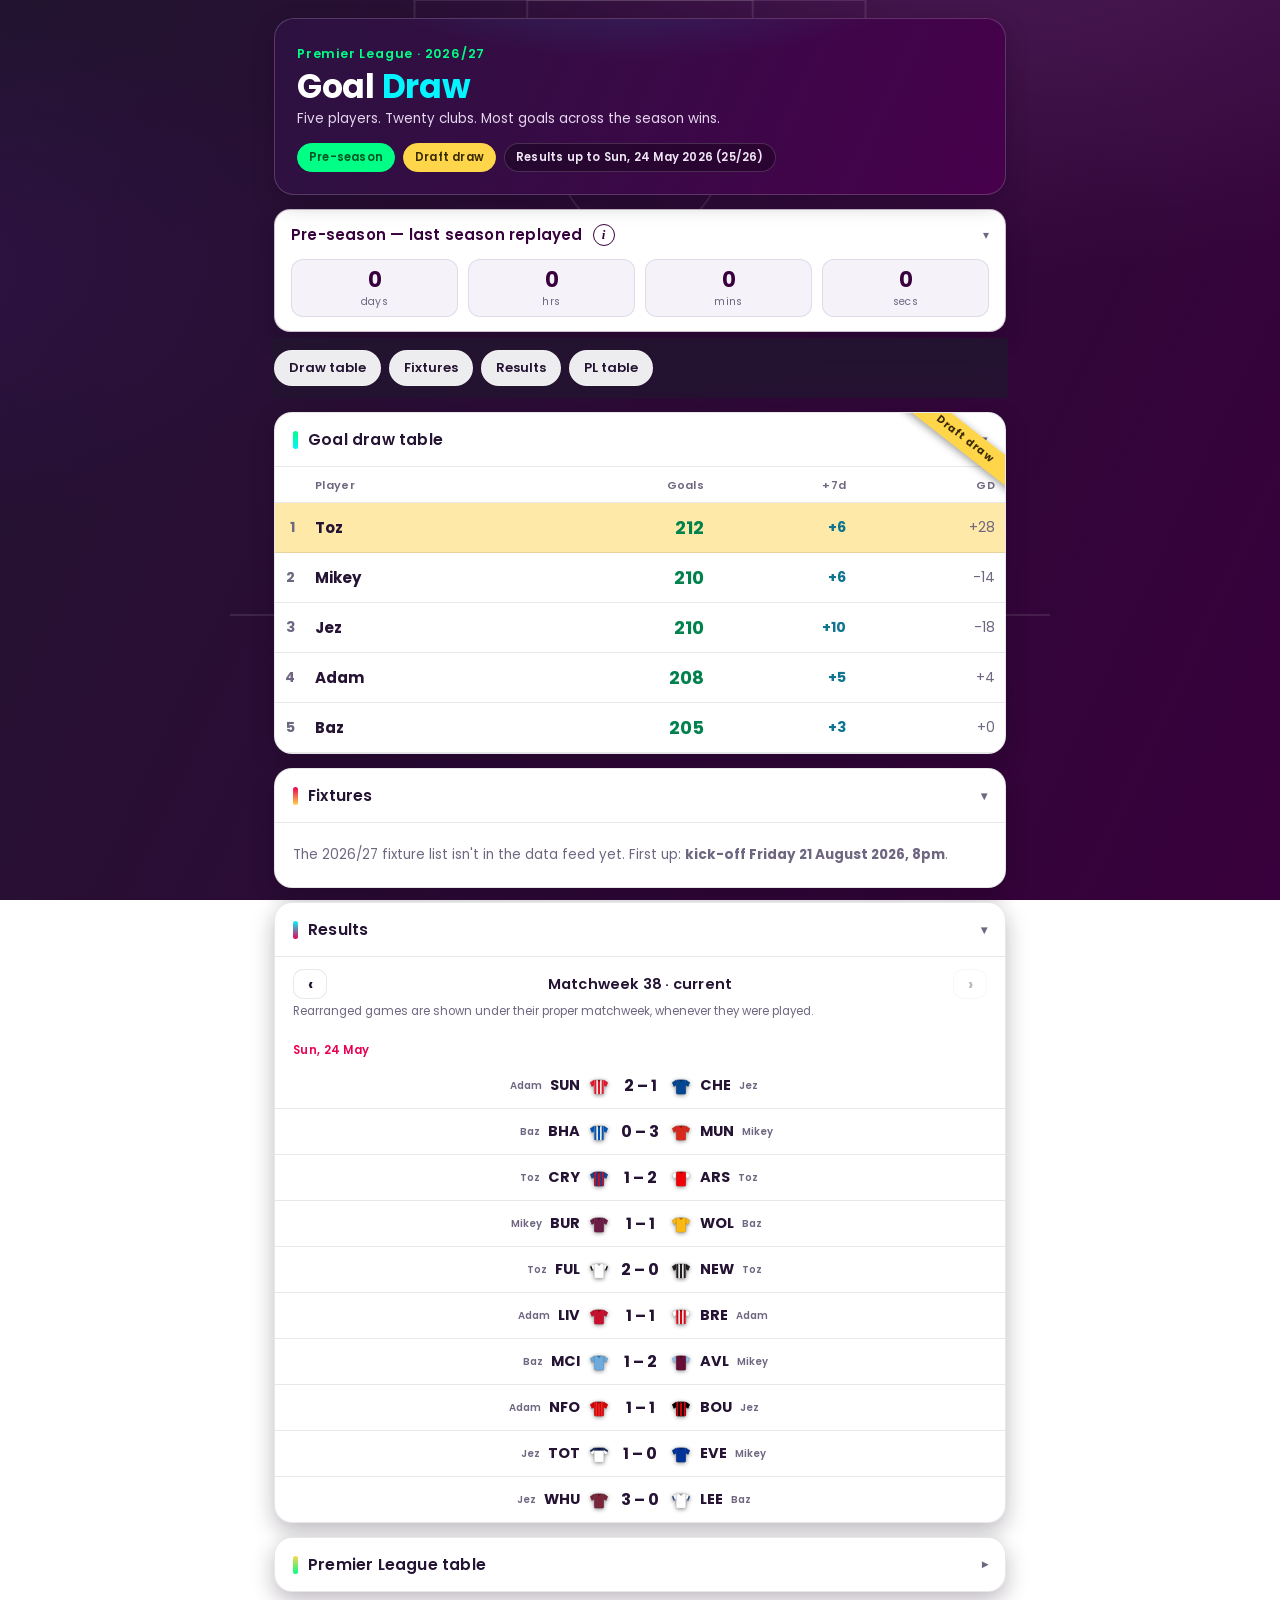
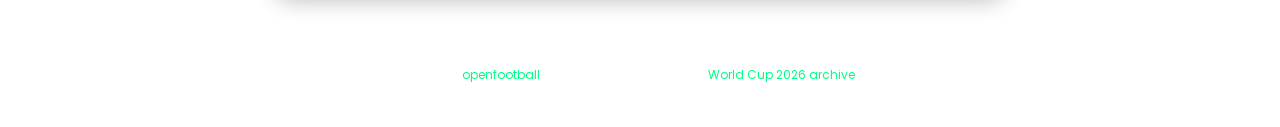
==== goal-draw/index.html @ 3a6a6564 "Goal Draw: make the background pitch markings visible on the purple The lines were already drawn at " ====
<!DOCTYPE html>
<html lang="en">
<head>
<meta charset="utf-8">
<meta name="viewport" content="width=device-width, initial-scale=1">
<title>Premier League Goal Draw 2026/27</title>
<link rel="icon" href="data:image/svg+xml,<svg xmlns='http://www.w3.org/2000/svg' viewBox='0 0 100 100'><text y='.9em' font-size='90'>⚽</text></svg>">
<link rel="preconnect" href="https://fonts.googleapis.com">
<link rel="preconnect" href="https://fonts.gstatic.com" crossorigin>
<link href="https://fonts.googleapis.com/css2?family=Poppins:wght@400;500;600;700&display=swap" rel="stylesheet">
<style>
  :root {
    --bg1: #221430; --bg2: #38003c; --card: #ffffff; --panel: #f6f2fa; --panel2: #efe9f6;
    --line: rgba(36,19,51,.10); --ink: #241333; --muted: #6f6781;
    --green: #00ff85; --emerald: #00814d; --teal: #0e7490; --purple: #38003c;
    --magenta: #e90052; --cyan: #04f5ff; --gold: #ffd54a; --goldrow: #ffe9a8; --redrow: #fde3e8;
    --shadow: 0 8px 22px rgba(20,0,30,.28);
  }
  * { box-sizing: border-box; }
  html, body { margin: 0; padding: 0; }
  body {
    font-family: "Poppins", -apple-system, "Segoe UI", Roboto, Helvetica, Arial, sans-serif;
    color: var(--ink);
    background: radial-gradient(1100px 600px at 80% -10%, #4b1a55 0%, transparent 60%),
                radial-gradient(900px 500px at -10% 30%, #2e1244 0%, transparent 55%),
                linear-gradient(115deg, var(--bg1) 0%, var(--bg2) 100%);
    background-attachment: fixed;
    min-height: 100vh;
  }
  /* faint pitch markings */
  body::before {
    content: ""; position: fixed; inset: 0; pointer-events: none; z-index: 0;
    background-image: url("data:image/svg+xml;utf8,<svg xmlns='http://www.w3.org/2000/svg' viewBox='0 0 800 1200'><g fill='none' stroke='white' stroke-opacity='0.10' stroke-width='2'><circle cx='400' cy='600' r='130'/><line x1='0' y1='600' x2='800' y2='600'/><circle cx='400' cy='600' r='4' fill='white' fill-opacity='0.10'/><rect x='180' y='0' width='440' height='150'/><rect x='290' y='0' width='220' height='60'/><path d='M320 150 A80 80 0 0 0 480 150'/><rect x='180' y='1050' width='440' height='150'/><rect x='290' y='1140' width='220' height='60'/><path d='M320 1050 A80 80 0 0 1 480 1050'/></g></svg>");
    background-size: min(100vw, 820px) auto; background-position: top center; background-repeat: repeat-y;
  }
  .wrap { position: relative; z-index: 1; max-width: 760px; margin: 0 auto; padding: 18px 14px 40px; }

  header.hero { position: relative; border-radius: 20px; overflow: hidden; padding: 26px 22px 22px;
    color: #fff; background: linear-gradient(115deg, #2c1240 0%, #47004c 100%);
    border: 1px solid rgba(255,255,255,.18); box-shadow: var(--shadow); }
  header.hero::after { content: ""; position: absolute; inset: 0;
    background: radial-gradient(500px 210px at 50% -60%, rgba(4,245,255,.22), transparent 70%); pointer-events: none; }
  .hero .comp { font-size: 12.5px; font-weight: 600; letter-spacing: .8px; color: var(--green); }
  .hero h1 { margin: 6px 0 4px; font-weight: 700;
    font-size: 33px; line-height: 1.1; letter-spacing: -.3px; }
  .hero h1 .thin { color: var(--cyan); }
  .hero .sub { color: #e5d5ee; font-size: 13.5px; }
  .pillrow { display: flex; flex-wrap: wrap; gap: 8px; margin-top: 14px; position: relative; z-index: 1; }
  .pill { font-size: 11.5px; font-weight: 600; letter-spacing: .2px;
    background: rgba(0,0,0,.30); border: 1px solid rgba(255,255,255,.16); color: #efe6f5;
    padding: 5px 11px; border-radius: 999px; }
  .pill.green { color: #052; background: var(--green); border-color: var(--green); }
  .pill.draft { color: #3a2a00; background: var(--gold); border-color: var(--gold); }

  .banner { margin-top: 14px; border-radius: 16px; border: 1px solid rgba(56,0,60,.25);
    background: var(--card); box-shadow: var(--shadow); overflow: hidden; }
  .bhead { display: flex; align-items: center; gap: 10px; padding: 13px 16px; cursor: pointer; user-select: none; }
  .banner .bt { font-weight: 600; font-size: 15px; letter-spacing: .2px; color: var(--purple); }
  .ibtn { width: 22px; height: 22px; border-radius: 50%; border: 1.5px solid var(--purple); color: var(--purple);
    background: none; font-family: Georgia, serif; font-style: italic; font-weight: 700; font-size: 13px;
    line-height: 1; cursor: pointer; flex: 0 0 auto; }
  .ibtn:hover { background: var(--panel); }
  .banner .h2chev { margin-left: auto; }
  .banner.collapsed .bbody { display: none; }
  .banner.collapsed .h2chev { transform: rotate(-90deg); }
  .bbody { padding: 0 16px 14px; }
  .banner .bx { font-size: 13px; color: var(--muted); margin: 2px 0 10px; line-height: 1.45; }
  .banner .bx b { color: var(--ink); }
  .count { display: flex; gap: 10px; }
  .cunit { flex: 1; text-align: center; background: var(--panel); border: 1px solid var(--line);
    border-radius: 12px; padding: 8px 4px 6px; }
  .cunit .n { font-weight: 700; font-size: 21px; color: var(--purple); line-height: 1.1; }
  .cunit .l { font-size: 10.5px; letter-spacing: .4px; color: var(--muted); margin-top: 3px; }

  nav.tabs { position: sticky; top: 0; z-index: 30; display: flex; gap: 8px; overflow-x: auto;
    padding: 12px 2px; margin: 6px -2px 8px; backdrop-filter: blur(8px);
    background: linear-gradient(rgba(34,20,48,.92), rgba(34,20,48,.78)); -webkit-overflow-scrolling: touch; }
  nav.tabs::-webkit-scrollbar { display: none; }
  .tab { flex: 0 0 auto; border: 1px solid rgba(255,255,255,.25); background: rgba(255,255,255,.92); color: var(--ink);
    border-radius: 999px; padding: 7px 14px; font: inherit; font-size: 13px; font-weight: 600; cursor: pointer; text-decoration: none; }
  .tab:hover { background: #fff; }

  section.card { position: relative; background: var(--card); border: 1px solid var(--line);
    border-radius: 18px; box-shadow: var(--shadow); overflow: hidden; margin-top: 14px; }
  section.card h2 { margin: 0; padding: 15px 18px;
    font-size: 15.5px; font-weight: 600; letter-spacing: .2px;
    display: flex; align-items: center; gap: 10px; cursor: pointer; user-select: none; }
  section.card h2::before { content: ""; width: 5px; height: 18px; border-radius: 3px;
    background: linear-gradient(var(--green), var(--cyan)); }
  #fx-card h2::before { background: linear-gradient(var(--magenta), var(--gold)); }
  #results-card h2::before { background: linear-gradient(var(--cyan), var(--magenta)); }
  #pltable-card h2::before { background: linear-gradient(var(--gold), var(--green)); }
  .h2chev { margin-left: auto; font-size: 12px; color: var(--muted); transition: transform .18s; }
  .collapsed .h2chev { transform: rotate(-90deg); }
  .cardbody { border-top: 1px solid var(--line); }
  .collapsed .cardbody { display: none; }
  .empty { padding: 22px 18px; color: var(--muted); font-size: 13.5px; }
  .err { padding: 22px 18px; color: #b00040; font-size: 13.5px; }

  .ribbon { position: absolute; top: 14px; right: -34px; transform: rotate(38deg); z-index: 5;
    background: var(--gold); color: #3a2a00; font-size: 10.5px; font-weight: 700; letter-spacing: .4px;
    padding: 4px 40px; box-shadow: 0 2px 8px rgba(0,0,0,.4); pointer-events: none; }

  table.t { width: 100%; border-collapse: collapse; font-size: 14px; }
  .t th { font-size: 11px; letter-spacing: .3px; color: var(--muted);
    text-align: right; padding: 10px 10px 8px; border-bottom: 1px solid var(--line); font-weight: 600; }
  .t th.l, .t td.l { text-align: left; }
  .t td { padding: 11px 10px; border-bottom: 1px solid var(--line); text-align: right;
    font-variant-numeric: tabular-nums; }
  .t tr:last-child td { border-bottom: 0; }
  .t .pos { width: 30px; color: var(--muted); font-weight: 700; }
  .t .pname { font-weight: 700; font-size: 15px; }
  .t .big { font-weight: 700; font-size: 18px; color: var(--emerald); }
  .t .plus { color: var(--teal); font-weight: 700; }
  .t .gd { color: var(--muted); }
  .prow { cursor: pointer; transition: background .12s; }
  .prow:hover { background: var(--panel2); }
  .prow.lead td, .plt .champ td { background: var(--goldrow); }
  .plt .releg td { background: var(--redrow); }

  .pdetail td { padding: 0 !important; background: rgba(56,0,60,.04); }
  .teamgrid { display: grid; grid-template-columns: 1fr 1fr; gap: 8px; padding: 12px 14px; }
  .tmini { display: flex; align-items: center; gap: 9px; background: var(--panel); border: 1px solid var(--line);
    border-radius: 12px; padding: 8px 10px; font-size: 13px; }
  .tmini.standin { background: #fff6da; border-color: #e2bd4d; }
  .tmini .tn { font-weight: 600; line-height: 1.15; }
  .tmini .ts { margin-left: auto; text-align: right; font-variant-numeric: tabular-nums; }
  .tmini .ts .g { font-weight: 700; font-size: 16px; color: var(--emerald); }
  .tmini .ts .s { display: block; font-size: 10.5px; color: var(--muted); }
  .standin-note { font-size: 11px; color: #a2790d; display: block; margin-top: 1px; }
  .tiebreak { padding: 0 14px 12px; font-size: 11.5px; color: var(--muted); }
  .tiebreak b { color: var(--ink); }

  .shirt { width: 26px; height: 26px; flex: 0 0 auto; filter: drop-shadow(0 1px 2px rgba(0,0,0,.45)); }
  .fx .shirt { width: 22px; height: 22px; }

  .dayhead { padding: 12px 18px 4px; font-size: 11.5px; font-weight: 600;
    letter-spacing: .3px; color: var(--magenta); }
  .fx { display: grid; grid-template-columns: 1fr auto 1fr; align-items: center; gap: 8px;
    padding: 10px 18px; border-bottom: 1px solid var(--line); font-size: 14.5px; }
  .fx:last-child { border-bottom: 0; }
  .fx .home { display: flex; align-items: center; gap: 8px; justify-content: flex-end; font-weight: 700; }
  .fx .away { display: flex; align-items: center; gap: 8px; font-weight: 700; }
  .fx .mid { color: var(--muted); font-size: 12px; min-width: 44px; text-align: center; }
  .fx .mid.score { font-size: 16px; font-weight: 700; color: var(--ink); }
  .fx .own { font-size: 10px; color: var(--muted); font-weight: 600; }

  .mwbar { display: flex; align-items: center; gap: 10px; padding: 12px 18px 2px; }
  .mwbtn { border: 1px solid var(--line); background: var(--card); color: var(--ink); border-radius: 10px;
    width: 34px; height: 30px; font: inherit; font-weight: 700; cursor: pointer; }
  .mwbtn:hover:not(:disabled) { background: var(--panel); }
  .mwbtn:disabled { opacity: .3; cursor: default; }
  .mwsel { flex: 1; text-align: center; font-weight: 600; font-size: 14.5px; letter-spacing: .2px; }
  .mwnote { padding: 2px 18px 10px; font-size: 11.5px; color: var(--muted); }

  #pltable { overflow-x: auto; -webkit-overflow-scrolling: touch; }
  .plt { min-width: 520px; }
  .plt th, .plt td { text-align: center; }
  .plt td.chipcell { width: 34px; padding-right: 2px; }
  .plt td.chipcell .shirt { display: block; margin: 0 auto; }
  .plt td.club { font-weight: 600; }
  .plt td.ownercell { width: 62px; }
  .plt .pts { font-weight: 700; }
  .ownertag { font-size: 10px; font-weight: 600; letter-spacing: .2px;
    color: var(--purple); background: var(--panel2); border-radius: 6px; padding: 2px 7px; }

  footer { margin-top: 26px; text-align: center; color: rgba(255,255,255,.78); font-size: 12px; line-height: 1.9; }
  footer a { color: var(--green); text-decoration: none; }
  footer a:hover { text-decoration: underline; }

  @media (max-width: 460px) {
    .hero h1 { font-size: 27px; }
    .teamgrid { grid-template-columns: 1fr; }
    .fx { font-size: 13.5px; padding: 10px 12px; }
    .plt th, .plt td { padding: 9px 6px; font-size: 13px; }
  }
</style>
</head>
<body>
<div class="wrap">
  <header class="hero">
    <div class="comp">Premier League · 2026/27</div>
    <h1>Goal <span class="thin">Draw</span></h1>
    <div class="sub">Five players. Twenty clubs. Most goals across the season wins.</div>
    <div class="pillrow" id="pills"></div>
  </header>

  <div id="banner"></div>

  <nav class="tabs" id="tabs">
    <a class="tab" href="#draw-card">Draw table</a>
    <a class="tab" href="#fx-card">Fixtures</a>
    <a class="tab" href="#results-card">Results</a>
    <a class="tab" href="#pltable-card">PL table</a>
  </nav>

  <section class="card" id="draw-card">
    <h2 id="draw-h">Goal draw table<span class="h2chev">▾</span></h2>
    <div class="cardbody" id="draw"><div class="empty">Loading…</div></div>
  </section>

  <section class="card" id="fx-card">
    <h2 id="fx-h">Fixtures<span class="h2chev">▾</span></h2>
    <div class="cardbody" id="fixtures"><div class="empty">Loading…</div></div>
  </section>

  <section class="card" id="results-card">
    <h2 id="results-h">Results<span class="h2chev">▾</span></h2>
    <div class="cardbody" id="results"><div class="empty">Loading…</div></div>
  </section>

  <section class="card collapsed" id="pltable-card">
    <h2 id="pltable-h">Premier League table<span class="h2chev">▾</span></h2>
    <div class="cardbody" id="pltable"><div class="empty">Loading…</div></div>
  </section>

  <footer>
    <div>Goals counted from the scoreline — own goals count for the team they're credited to. All 380 matches.</div>
    <div>Tie-breaks: goals → goal difference → highest-scoring team → owns the champions → best avg league position.</div>
    <div>Data: <a href="https://github.com/openfootball/football.json" target="_blank" rel="noopener">openfootball</a> (updated roughly weekly) · <a href="../worldcup-2026/">World Cup 2026 archive</a></div>
  </footer>
</div>

<script>
"use strict";
const SEASON_URL = "https://raw.githubusercontent.com/openfootball/football.json/master/2026-27/en.1.json";
const REPLAY_URL = "./data/replay-2025-26.json";
const bust = "?v=" + Math.floor(Date.now() / 60000);
const opts = { cache: "no-store" };
const esc = s => String(s).replace(/[&<>"']/g, c => ({ "&": "&amp;", "<": "&lt;", ">": "&gt;", '"': "&quot;", "'": "&#39;" }[c]));

let CFG = null;

/* ---------- team name matching ---------- */
function norm(name) {
  return String(name).toLowerCase().replace(/&/g, "and")
    .replace(/\b(fc|afc)\b/g, "").replace(/[^a-z ]/g, "").replace(/\s+/g, " ").trim();
}
function buildNameIndex() {
  const idx = {};
  for (const [abbr, t] of Object.entries(CFG.teams)) idx[norm(t.name)] = abbr;
  // common short forms openfootball has used
  idx[norm("Wolverhampton")] = idx[norm("Wolverhampton Wanderers")];
  idx[norm("Brighton and Hove Albion")] = "BHA";
  return idx;
}

/* ---------- kit chips ---------- */
function shirtSVG(kit) {
  const k = kit || { style: "plain", body: "#888" };
  const body = k.body, sleeves = k.sleeves || k.body;
  let torso = `<rect x="9" y="7" width="14" height="21" rx="2" fill="${body}"/>`;
  if (k.style === "stripes") {
    torso = `<rect x="9" y="7" width="14" height="21" rx="2" fill="${k.body2}"/>
      <clipPath id="c${chipId}"><rect x="9" y="7" width="14" height="21" rx="2"/></clipPath>
      <g clip-path="url(#c${chipId})">
        <rect x="9" y="7" width="3" height="21" fill="${body}"/>
        <rect x="14.5" y="7" width="3" height="21" fill="${body}"/>
        <rect x="20" y="7" width="3" height="21" fill="${body}"/></g>`;
  } else if (k.style === "pinstripe") {
    torso += `<g stroke="${k.pin}" stroke-width="0.5" opacity="0.7">
      <line x1="12" y1="7" x2="12" y2="28"/><line x1="16" y1="7" x2="16" y2="28"/><line x1="20" y1="7" x2="20" y2="28"/></g>`;
  } else if (k.style === "shoulders") {
    torso += `<path d="M9 7 h14 v4 h-14 z" fill="${k.shoulders}"/>`;
  }
  let arms = `<path d="M9 7 L3 11 L5.5 17 L9 15 Z" fill="${sleeves}"/>
              <path d="M23 7 L29 11 L26.5 17 L23 15 Z" fill="${sleeves}"/>`;
  if (k.style === "shoulders") {
    arms += `<path d="M9 7 L3 11 L3.9 13.2 L9 9.8 Z" fill="${k.shoulders}"/>
             <path d="M23 7 L29 11 L28.1 13.2 L23 9.8 Z" fill="${k.shoulders}"/>`;
  }
  if (k.style === "sleeve-trim") {
    arms += `<path d="M3 11 L5.5 17 L7.2 16 L4.7 10 Z" fill="${k.trim}"/>
             <path d="M29 11 L26.5 17 L24.8 16 L27.3 10 Z" fill="${k.trim}"/>`;
  }
  const collar = `<path d="M13 7 h6 l-3 3.5 z" fill="rgba(0,0,0,.35)"/>`;
  chipId++;
  return `<svg class="shirt" viewBox="0 0 32 32" aria-hidden="true">
    <g stroke="rgba(0,0,0,.28)" stroke-width="0.6">${arms}${torso}</g>${collar}</svg>`;
}
let chipId = 0;
const chip = abbr => shirtSVG((CFG.teams[abbr] || {}).kit);

/* ---------- data loading ---------- */
async function fetchJSON(url) {
  try { const r = await fetch(url + bust, opts); if (r.ok) return await r.json(); } catch (e) {}
  return null;
}
function playedCount(src) {
  return (src && src.matches || []).filter(m => scoreOf(m)).length;
}
function scoreOf(m) {
  if (!m.score) return null;
  if (Array.isArray(m.score)) return m.score.length === 2 ? m.score : null;
  if (Array.isArray(m.score.ft)) return m.score.ft;
  return null;
}

/* ---------- core computation ---------- */
function computeStats(src, assignment, nameIdx) {
  // assignment: abbr -> owner (already stand-in-substituted for replay mode)
  const teams = {};   // abbr -> stats
  const owned = new Set(Object.keys(assignment));
  const matches = [];
  const unknown = new Set();
  for (const m of src.matches || []) {
    const a1 = nameIdx[norm(m.team1)], a2 = nameIdx[norm(m.team2)];
    if (!a1) unknown.add(m.team1);
    if (!a2) unknown.add(m.team2);
    const sc = scoreOf(m);
    const round = parseInt(String(m.round || "").replace(/\D+/g, ""), 10) || null;
    matches.push({ ...m, a1, a2, sc, mw: round });
    for (const [a, mine, opp] of [[a1, 0, 1], [a2, 1, 0]]) {
      if (!a) continue;
      teams[a] = teams[a] || { abbr: a, P: 0, W: 0, D: 0, L: 0, GF: 0, GA: 0, Pts: 0, recent: 0 };
      if (!sc) continue;
      const t = teams[a];
      t.P++; t.GF += sc[mine]; t.GA += sc[opp];
      if (sc[mine] > sc[opp]) { t.W++; t.Pts += 3; }
      else if (sc[mine] === sc[opp]) { t.D++; t.Pts += 1; }
      else t.L++;
    }
  }
  const playedDates = matches.filter(m => m.sc).map(m => m.date).sort();
  const lastDate = playedDates[playedDates.length - 1] || null;
  // goals in the rolling 7 days up to the latest result
  if (lastDate) {
    const anchor = new Date(lastDate + "T23:59:59Z");
    const cutoff = new Date(anchor.getTime() - 7 * 86400000);
    for (const m of matches) {
      if (!m.sc) continue;
      const d = new Date(m.date + "T12:00:00Z");
      if (d >= cutoff && d <= anchor) {
        if (m.a1 && teams[m.a1]) teams[m.a1].recent += m.sc[0];
        if (m.a2 && teams[m.a2]) teams[m.a2].recent += m.sc[1];
      }
    }
  }
  // PL table
  const table = Object.values(teams).sort((x, y) =>
    y.Pts - x.Pts || (y.GF - y.GA) - (x.GF - x.GA) || y.GF - x.GF ||
    CFG.teams[x.abbr].name.localeCompare(CFG.teams[y.abbr].name));
  table.forEach((t, i) => t.pos = i + 1);
  const leader = table.length && table[0].P > 0 ? table[0].abbr : null;

  // players
  const players = Object.entries(CFG.players).map(([name, picks]) => {
    const held = picks.map(p => assignment._map[p] || p); // effective abbrs
    const rows = picks.map((pick, i) => {
      const eff = held[i];
      const st = teams[eff] || { P: 0, GF: 0, GA: 0, recent: 0, pos: null };
      return { pick, eff, standin: eff !== pick, st };
    });
    const goals = rows.reduce((s, r) => s + r.st.GF, 0);
    const ga = rows.reduce((s, r) => s + r.st.GA, 0);
    const recent = rows.reduce((s, r) => s + r.st.recent, 0);
    const best = Math.max(...rows.map(r => r.st.GF), 0);
    const hasChamp = leader ? rows.some(r => r.eff === leader) : false;
    const positions = rows.map(r => r.st.pos).filter(p => p);
    const avgPos = positions.length ? positions.reduce((a, b) => a + b, 0) / positions.length : 99;
    return { name, rows, goals, gd: goals - ga, recent, best, hasChamp, avgPos };
  });
  players.sort((x, y) => y.goals - x.goals || y.gd - x.gd || y.best - x.best ||
    (y.hasChamp - x.hasChamp) || x.avgPos - y.avgPos || x.name.localeCompare(y.name));
  // shared positions on full ladder tie
  const keyOf = p => [p.goals, p.gd, p.best, p.hasChamp, p.avgPos.toFixed(2)].join("|");
  players.forEach((p, i) => {
    p.pos = (i > 0 && keyOf(p) === keyOf(players[i - 1])) ? players[i - 1].pos : i + 1;
  });
  return { teams, matches, table, leader, players, lastDate, unknown: [...unknown] };
}

/* ---------- rendering ---------- */
const fmtDay = iso => new Date(iso + "T12:00:00Z").toLocaleDateString("en-GB",
  { weekday: "short", day: "numeric", month: "short", timeZone: "UTC" });

function ownerOf(abbr, assignment) { return assignment[abbr] || null; }

function renderPills(mode, S) {
  const el = document.getElementById("pills");
  const bits = [];
  bits.push(`<span class="pill green">${mode === "replay" ? "Pre-season" : "Season live"}</span>`);
  if (CFG.status !== "FINAL") bits.push(`<span class="pill draft">Draft draw</span>`);
  if (S.lastDate) bits.push(`<span class="pill">Results up to ${fmtDay(S.lastDate)}${mode === "replay" ? " 2026 (25/26)" : ""}</span>`);
  el.innerHTML = bits.join("");
}

function renderBanner(mode) {
  const el = document.getElementById("banner");
  if (mode !== "replay") { el.innerHTML = ""; return; }
  el.innerHTML = `<div class="banner" id="presz">
    <div class="bhead" id="presz-h">
      <span class="bt">Pre-season — last season replayed</span>
      <button class="ibtn" id="presz-i" aria-label="What does this mean?" title="What does this mean?">i</button>
      <span class="h2chev">▾</span>
    </div>
    <div class="bbody">
      <div class="bx" id="presz-x" hidden>This is <b>how the draw would have panned out in 2025/26</b>, for bragging
        rights only. Promoted clubs hadn't come up yet, so their slot is filled by the relegated club they replaced —
        <b style="color:#a2790d">highlighted in yellow</b>. Everyone resets to zero at kick-off.</div>
      <div class="count" id="count"></div>
    </div>
  </div>`;
  document.getElementById("presz-h").addEventListener("click", () =>
    document.getElementById("presz").classList.toggle("collapsed"));
  document.getElementById("presz-i").addEventListener("click", e => {
    e.stopPropagation();
    document.getElementById("presz").classList.remove("collapsed");
    const x = document.getElementById("presz-x"); x.hidden = !x.hidden;
  });
  const target = new Date(CFG.kickoff).getTime();
  const tick = () => {
    const d = Math.max(0, target - Date.now());
    const dd = Math.floor(d / 86400000), hh = Math.floor(d / 3600000) % 24,
          mm = Math.floor(d / 60000) % 60, ss = Math.floor(d / 1000) % 60;
    const c = document.getElementById("count");
    if (c) c.innerHTML = [[dd, "days"], [hh, "hrs"], [mm, "mins"], [ss, "secs"]]
      .map(([n, l]) => `<div class="cunit"><div class="n">${n}</div><div class="l">${l}</div></div>`).join("");
  };
  tick(); setInterval(tick, 1000);
}

function renderDraw(S, assignment, mode) {
  const el = document.getElementById("draw");
  const card = document.getElementById("draw-card");
  if (CFG.status !== "FINAL" && !card.querySelector(".ribbon")) {
    card.insertAdjacentHTML("afterbegin", `<div class="ribbon">Draft draw</div>`);
  }
  const seasonOver = mode !== "replay" && S.matches.length > 0 && S.matches.every(m => m.sc);
  const rows = S.players.map((p, i) => {
    const lead = p.pos === 1 && p.goals > 0;
    const teamCells = p.rows.map(r => {
      const t = CFG.teams[r.eff] || { name: r.eff };
      const real = CFG.teams[r.pick] || { name: r.pick };
      const note = r.standin ? `<span class="standin-note">→ replaced by ${esc(real.name)} when the season starts</span>` : "";
      const pos = r.st.pos ? `${r.st.pos}${["st","nd","rd"][((r.st.pos+90)%100-10)%10-1] || "th"}` : "—";
      return `<div class="tmini${r.standin ? " standin" : ""}">${chip(r.eff)}
        <span class="tn">${esc(t.name)}${note}</span>
        <span class="ts"><span class="g">${r.st.GF}</span><span class="s">${pos} · GD ${r.st.GF - r.st.GA >= 0 ? "+" : ""}${r.st.GF - r.st.GA}</span></span></div>`;
    }).join("");
    return `<tr class="prow${lead ? " lead" : ""}" data-i="${i}">
        <td class="pos">${p.pos}</td>
        <td class="l pname">${esc(p.name)}</td>
        <td class="big">${p.goals}</td>
        <td class="plus">+${p.recent}</td>
        <td class="gd">${p.gd >= 0 ? "+" : ""}${p.gd}</td></tr>
      <tr class="pdetail" data-d="${i}" hidden><td colspan="5">
        <div class="teamgrid">${teamCells}</div>
        <div class="tiebreak">Tie-breaks — best team: <b>${p.best}</b> goals · has ${seasonOver ? "champions" : "current leader"}:
          <b>${p.hasChamp ? "yes" : "no"}</b> · avg league position: <b>${p.avgPos < 99 ? p.avgPos.toFixed(1) : "—"}</b></div>
      </td></tr>`;
  }).join("");
  el.innerHTML = `<table class="t">
    <thead><tr><th></th><th class="l">Player</th><th title="Total goals">Goals</th>
      <th title="Goals in the 7 days up to the latest results">+7d</th><th title="Goal difference across their teams">GD</th></tr></thead>
    <tbody>${rows}</tbody></table>`;
  el.querySelectorAll(".prow").forEach(tr => tr.addEventListener("click", () => {
    const d = el.querySelector(`[data-d="${tr.dataset.i}"]`);
    if (d) d.hidden = !d.hidden;
  }));
}

function fxRow(m, assignment, withScore) {
  const t1 = CFG.teams[m.a1], t2 = CFG.teams[m.a2];
  const o1 = ownerOf(m.a1, assignment), o2 = ownerOf(m.a2, assignment);
  const mid = withScore && m.sc ? `<span class="mid score">${m.sc[0]} – ${m.sc[1]}</span>`
    : `<span class="mid">${esc(m.time || "v")}</span>`;
  return `<div class="fx">
    <span class="home">${o1 ? `<span class="own">${esc(o1)}</span>` : ""}<span title="${t1 ? esc(t1.name) : esc(m.team1)}">${t1 ? m.a1 : esc(m.team1)}</span>${chip(m.a1)}</span>
    ${mid}
    <span class="away">${chip(m.a2)}<span title="${t2 ? esc(t2.name) : esc(m.team2)}">${t2 ? m.a2 : esc(m.team2)}</span>${o2 ? `<span class="own">${esc(o2)}</span>` : ""}</span>
  </div>`;
}

function renderFixtures(S, assignment, mode, seasonSrc) {
  const el = document.getElementById("fixtures");
  if (mode === "replay") {
    // if next season's fixture list is already published, show opening day
    if (seasonSrc && seasonSrc.matches && seasonSrc.matches.length) {
      const S2 = computeStats(seasonSrc, assignment._live, buildNameIndex());
      return renderFixtures(S2, assignment._live, "live", null, el);
    }
    el.innerHTML = `<div class="empty">The 2026/27 fixture list isn't in the data feed yet.
      First up: <b>kick-off Friday 21 August 2026, 8pm</b>.</div>`;
    return;
  }
  const upcoming = S.matches.filter(m => !m.sc && m.date).sort((a, b) => a.date.localeCompare(b.date) || String(a.time).localeCompare(String(b.time)));
  if (!upcoming.length) { el.innerHTML = `<div class="empty">No fixtures left — that's a wrap on the season.</div>`; return; }
  const today = new Date().toISOString().slice(0, 10);
  const nextDate = (upcoming.find(m => m.date >= today) || upcoming[0]).date;
  const day = upcoming.filter(m => m.date === nextDate);
  el.innerHTML = `<div class="dayhead">${fmtDay(nextDate)}</div>` + day.map(m => fxRow(m, assignment, false)).join("");
}

let MW = null;
function renderResults(S, assignment, mode) {
  const el = document.getElementById("results");
  const played = S.matches.filter(m => m.sc && m.mw);
  if (!played.length) { el.innerHTML = `<div class="empty">No results yet — check back after kick-off.</div>`; return; }
  const byMW = {};
  for (const m of played) (byMW[m.mw] = byMW[m.mw] || []).push(m);
  const mws = Object.keys(byMW).map(Number).sort((a, b) => a - b);
  // "where we actually are": the matchweek of the most recently played game
  const latest = played.reduce((a, b) => (a.date > b.date ? a : b));
  if (MW === null || !byMW[MW]) MW = latest.mw;
  const idx = mws.indexOf(MW);
  const list = byMW[MW].slice().sort((a, b) => a.date.localeCompare(b.date) || String(a.time).localeCompare(String(b.time)));
  const days = {};
  for (const m of list) (days[m.date] = days[m.date] || []).push(m);
  el.innerHTML = `
    <div class="mwbar">
      <button class="mwbtn" id="mwprev" ${idx <= 0 ? "disabled" : ""}>‹</button>
      <div class="mwsel">Matchweek ${MW}${MW === latest.mw ? " · current" : ""}</div>
      <button class="mwbtn" id="mwnext" ${idx >= mws.length - 1 ? "disabled" : ""}>›</button>
    </div>
    <div class="mwnote">Rearranged games are shown under their proper matchweek, whenever they were played.</div>
    ${Object.entries(days).map(([d, ms]) =>
      `<div class="dayhead">${fmtDay(d)}</div>` + ms.map(m => fxRow(m, assignment, true)).join("")).join("")}`;
  const go = d => { MW = mws[idx + d]; renderResults(S, assignment, mode); };
  const p = document.getElementById("mwprev"), n = document.getElementById("mwnext");
  if (p) p.addEventListener("click", () => go(-1));
  if (n) n.addEventListener("click", () => go(1));
}

function renderPLTable(S, assignment) {
  const el = document.getElementById("pltable");
  if (!S.table.length || S.table[0].P === 0) { el.innerHTML = `<div class="empty">Table appears once games have been played.</div>`; return; }
  const nTeams = S.table.length;
  el.innerHTML = `<table class="t plt">
    <thead><tr><th></th><th></th><th>Club</th><th>Owner</th><th>P</th><th>W</th><th>D</th><th>L</th><th>GD</th><th>GF</th><th>Pts</th></tr></thead>
    <tbody>${S.table.map(t => {
      const o = ownerOf(t.abbr, assignment);
      const cls = t.pos === 1 ? "champ" : (t.pos > nTeams - 3 ? "releg" : "");
      return `<tr class="${cls}"><td class="pos">${t.pos}</td>
        <td class="chipcell">${chip(t.abbr)}</td>
        <td class="club">${esc(CFG.teams[t.abbr].name)}</td>
        <td class="ownercell">${o ? `<span class="ownertag">${esc(o)}</span>` : ""}</td>
        <td>${t.P}</td><td>${t.W}</td><td>${t.D}</td><td>${t.L}</td>
        <td>${t.GF - t.GA >= 0 ? "+" : ""}${t.GF - t.GA}</td><td>${t.GF}</td><td class="pts">${t.Pts}</td></tr>`;
    }).join("")}</tbody></table>`;
}

function wireCollapse(hid) {
  const h = document.getElementById(hid);
  h.addEventListener("click", () => h.closest("section").classList.toggle("collapsed"));
}

/* ---------- boot ---------- */
async function init() {
  try {
    CFG = await fetch("./teams.json" + bust, opts).then(r => r.json());
    const nameIdx = buildNameIndex();

    // owner lookup by drawn team
    const liveAssign = {};
    for (const [player, picks] of Object.entries(CFG.players)) picks.forEach(a => liveAssign[a] = player);
    liveAssign._map = {}; // no substitution in live mode

    // replay assignment: promoted clubs stand in as their relegated counterpart
    const replayAssign = { _map: CFG.standins || {} };
    for (const [abbr, owner] of Object.entries(liveAssign)) {
      if (abbr === "_map") continue;
      replayAssign[(CFG.standins || {})[abbr] || abbr] = owner;
    }
    replayAssign._live = liveAssign;

    const seasonSrc = await fetchJSON(SEASON_URL);
    const live = playedCount(seasonSrc) > 0 && Date.now() >= new Date(CFG.kickoff).getTime();
    const mode = live ? "live" : "replay";
    const src = live ? seasonSrc : await fetchJSON(REPLAY_URL);
    if (!src) throw new Error("no data source reachable");
    const assignment = live ? liveAssign : replayAssign;

    const S = computeStats(src, assignment, nameIdx);
    if (S.unknown.length) console.warn("Unmatched team names from data feed:", S.unknown);

    renderPills(mode, S);
    renderBanner(mode);
    renderDraw(S, assignment, mode);
    renderFixtures(S, assignment, mode, seasonSrc);
    renderResults(S, assignment, mode);
    renderPLTable(S, assignment);
    ["draw-h", "fx-h", "results-h", "pltable-h"].forEach(wireCollapse);
  } catch (err) {
    document.getElementById("draw").innerHTML =
      `<div class="err">Couldn't load the data — please refresh in a moment.<br><small>${esc(err.message || err)}</small></div>`;
    ["fixtures", "results", "pltable"].forEach(id => document.getElementById(id).innerHTML = "");
  }
}
init();
</script>
</body>
</html>
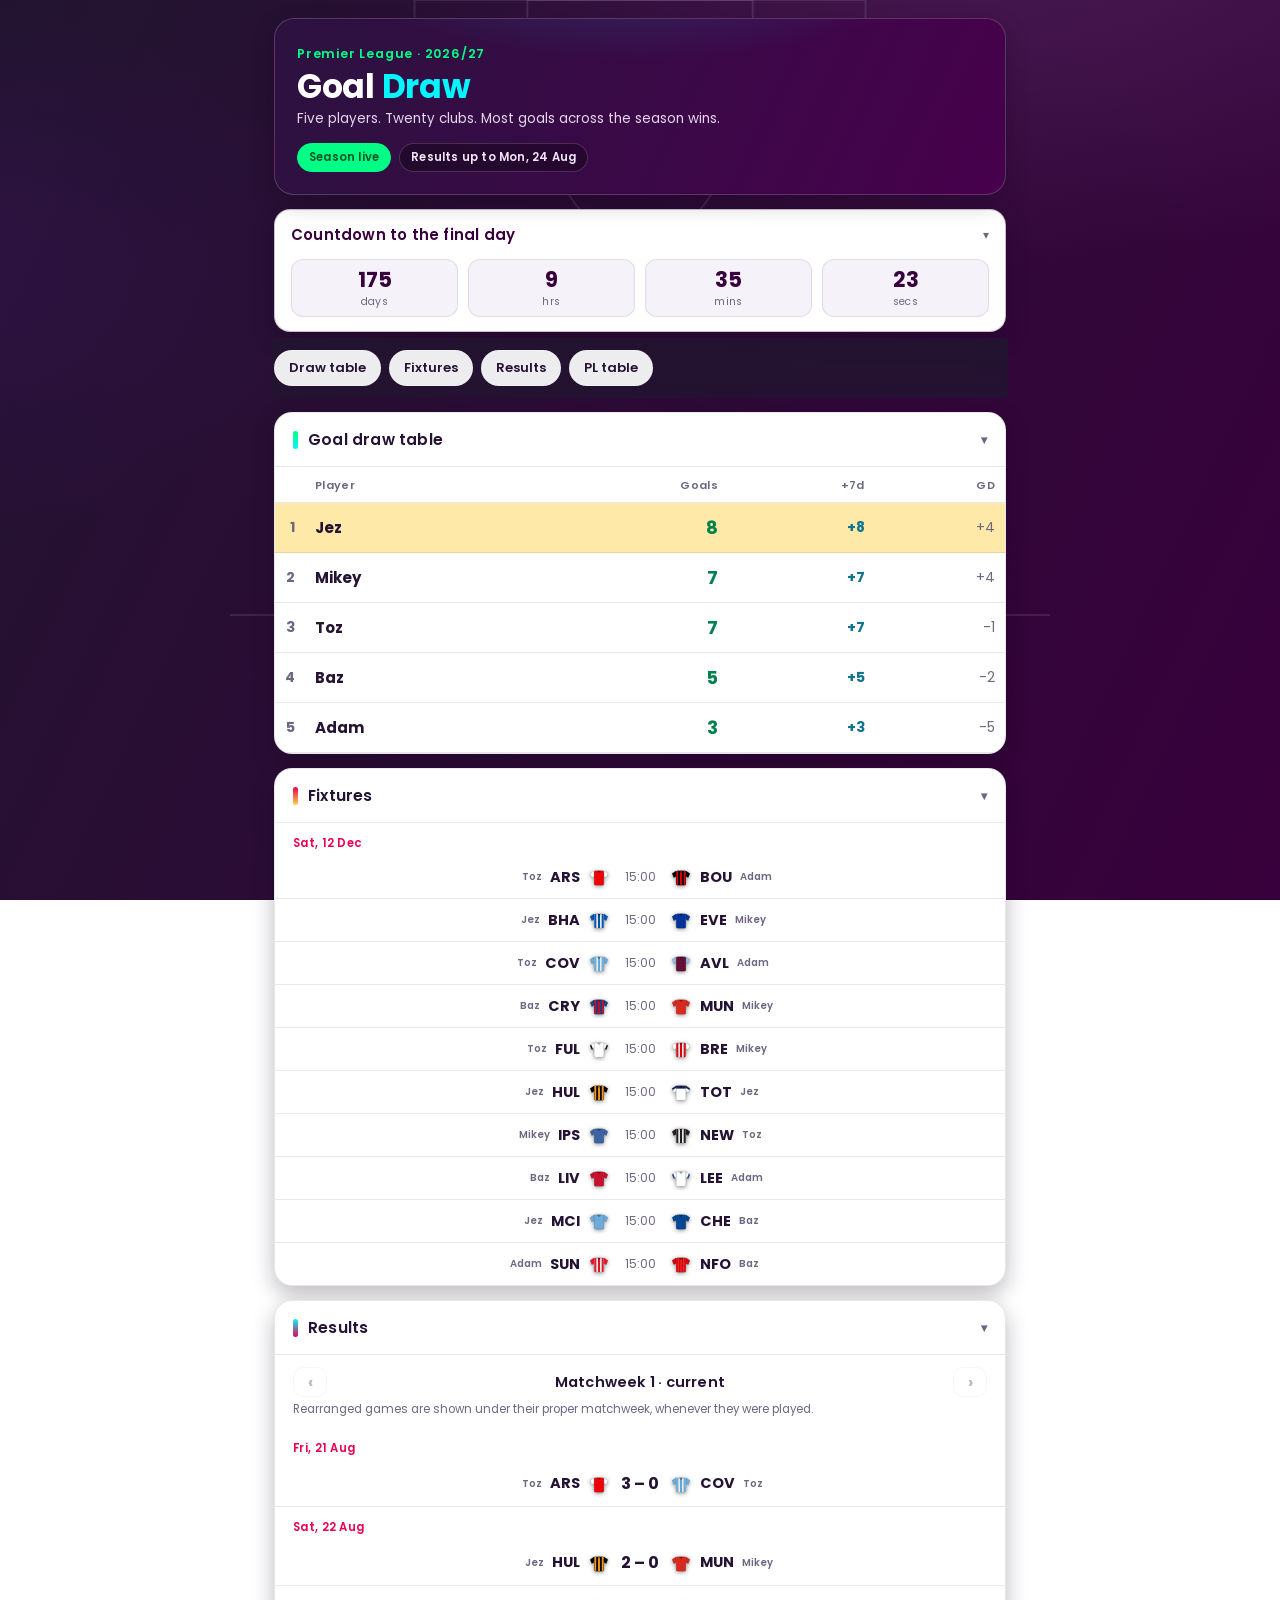
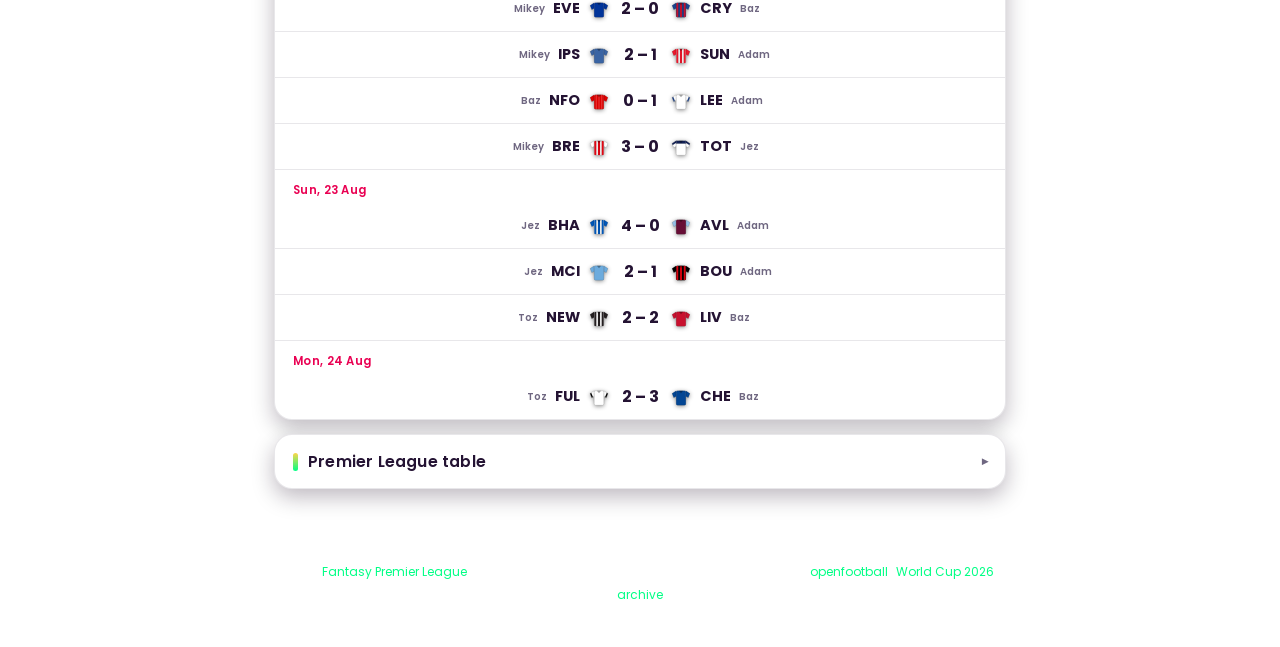
==== commit a40290ba: "Pull goal draw results from the FPL API, with a live match panel openfootball only refreshes every d" ====
--- a/goal-draw/index.html
+++ b/goal-draw/index.html
@@ -144,6 +144,15 @@
   .fx .mid { color: var(--muted); font-size: 12px; min-width: 44px; text-align: center; }
   .fx .mid.score { font-size: 16px; font-weight: 700; color: var(--ink); }
   .fx .own { font-size: 10px; color: var(--muted); font-weight: 600; }
+  /* live panel */
+  .fx.livefx .mid.score { color: var(--ink); }
+  .lvdot { width: 8px; height: 8px; border-radius: 50%; background: #e5484d;
+    display: inline-block; margin-right: 7px; animation: lvpulse 1.6s ease-in-out infinite; }
+  @keyframes lvpulse { 0%, 100% { opacity: 1; transform: scale(1); } 50% { opacity: .35; transform: scale(.8); } }
+  .lvtag { font-size: 9.5px; font-weight: 700; letter-spacing: .6px; color: #fff;
+    background: #e5484d; border-radius: 4px; padding: 1px 4px; vertical-align: middle; margin-left: 6px; }
+  .lvnote { padding: 4px 18px 14px; font-size: 11.5px; color: var(--muted); line-height: 1.5; }
+  @media (prefers-reduced-motion: reduce) { .lvdot { animation: none; } }
 
   .mwbar { display: flex; align-items: center; gap: 10px; padding: 12px 18px 2px; }
   .mwbtn { border: 1px solid var(--line); background: var(--card); color: var(--ink); border-radius: 10px;
@@ -194,6 +203,11 @@
     <a class="tab" href="#pltable-card">PL table</a>
   </nav>
 
+  <section class="card" id="live-card" hidden>
+    <h2 id="live-h"><span class="lvdot"></span>Live now<span class="h2chev">▾</span></h2>
+    <div class="cardbody" id="live"></div>
+  </section>
+
   <section class="card" id="draw-card">
     <h2 id="draw-h">Goal draw table<span class="h2chev">▾</span></h2>
     <div class="cardbody" id="draw"><div class="empty">Loading…</div></div>
@@ -217,15 +231,16 @@
   <footer>
     <div>Goals counted from the scoreline — own goals count for the team they're credited to. All 380 matches.</div>
     <div>Tie-breaks: goals → goal difference → highest-scoring team → owns the champions → best avg league position.</div>
-    <div>Data: <a href="https://github.com/openfootball/football.json" target="_blank" rel="noopener">openfootball</a> (updated roughly weekly) · <a href="../worldcup-2026/">World Cup 2026 archive</a></div>
+    <div>Data: <a href="https://fantasy.premierleague.com/" target="_blank" rel="noopener">Fantasy Premier League</a> (live scores, refreshed every few minutes), backed up by <a href="https://github.com/openfootball/football.json" target="_blank" rel="noopener">openfootball</a> · <a href="../worldcup-2026/">World Cup 2026 archive</a></div>
   </footer>
 </div>
 
 <script>
 "use strict";
-const SEASON_URL = "https://raw.githubusercontent.com/openfootball/football.json/master/2026-27/en.1.json";
+const LIVE_URL   = "./data/live-2026-27.json";   // refreshed every 15 min by GitHub Actions from the FPL API
+const SEASON_URL = "https://raw.githubusercontent.com/openfootball/football.json/master/2026-27/en.1.json"; // fallback
 const REPLAY_URL = "./data/replay-2025-26.json";
-const bust = "?v=" + Math.floor(Date.now() / 60000);
+const bust = () => "?v=" + Date.now();   // recomputed per request so polls aren't served from cache
 const opts = { cache: "no-store" };
 const esc = s => String(s).replace(/[&<>"']/g, c => ({ "&": "&amp;", "<": "&lt;", ">": "&gt;", '"': "&quot;", "'": "&#39;" }[c]));
 
@@ -283,7 +298,7 @@
 
 /* ---------- data loading ---------- */
 async function fetchJSON(url) {
-  try { const r = await fetch(url + bust, opts); if (r.ok) return await r.json(); } catch (e) {}
+  try { const r = await fetch(url + bust(), opts); if (r.ok) return await r.json(); } catch (e) {}
   return null;
 }
 function playedCount(src) {
@@ -387,28 +402,31 @@
 
 function renderBanner(mode) {
   const el = document.getElementById("banner");
-  if (mode !== "replay") { el.innerHTML = ""; return; }
+  const replay = mode === "replay";
+  const title = replay ? "Pre-season — last season replayed" : "Countdown to the final day";
   el.innerHTML = `<div class="banner" id="presz">
     <div class="bhead" id="presz-h">
-      <span class="bt">Pre-season — last season replayed</span>
-      <button class="ibtn" id="presz-i" aria-label="What does this mean?" title="What does this mean?">i</button>
+      <span class="bt">${title}</span>
+      ${replay ? `<button class="ibtn" id="presz-i" aria-label="What does this mean?" title="What does this mean?">i</button>` : ""}
       <span class="h2chev">▾</span>
     </div>
     <div class="bbody">
-      <div class="bx" id="presz-x" hidden>This is <b>how the draw would have panned out in 2025/26</b>, for bragging
+      ${replay ? `<div class="bx" id="presz-x" hidden>This is <b>how the draw would have panned out in 2025/26</b>, for bragging
         rights only. Promoted clubs hadn't come up yet, so their slot is filled by the relegated club they replaced —
-        <b style="color:#a2790d">highlighted in yellow</b>. Everyone resets to zero at kick-off.</div>
+        <b style="color:#a2790d">highlighted in yellow</b>. Everyone resets to zero at kick-off.</div>` : ""}
       <div class="count" id="count"></div>
     </div>
   </div>`;
   document.getElementById("presz-h").addEventListener("click", () =>
     document.getElementById("presz").classList.toggle("collapsed"));
-  document.getElementById("presz-i").addEventListener("click", e => {
+  const ib = document.getElementById("presz-i");
+  if (ib) ib.addEventListener("click", e => {
     e.stopPropagation();
     document.getElementById("presz").classList.remove("collapsed");
     const x = document.getElementById("presz-x"); x.hidden = !x.hidden;
   });
-  const target = new Date(CFG.kickoff).getTime();
+  // pre-season: count to kick-off; in season: count to the final whistle of the last day
+  const target = new Date(replay ? CFG.kickoff : (CFG.seasonEnd || "2027-05-30T18:00:00+01:00")).getTime();
   const tick = () => {
     const d = Math.max(0, target - Date.now());
     const dd = Math.floor(d / 86400000), hh = Math.floor(d / 3600000) % 24,
@@ -460,16 +478,35 @@
   }));
 }
 
-function fxRow(m, assignment, withScore) {
+function fxRow(m, assignment, withScore, live) {
   const t1 = CFG.teams[m.a1], t2 = CFG.teams[m.a2];
   const o1 = ownerOf(m.a1, assignment), o2 = ownerOf(m.a2, assignment);
-  const mid = withScore && m.sc ? `<span class="mid score">${m.sc[0]} – ${m.sc[1]}</span>`
+  const mid = live && m.live
+    ? `<span class="mid score">${+m.live[0]} – ${+m.live[1]}<span class="lvtag">LIVE</span></span>`
+    : withScore && m.sc ? `<span class="mid score">${m.sc[0]} – ${m.sc[1]}</span>`
     : `<span class="mid">${esc(m.time || "v")}</span>`;
-  return `<div class="fx">
+  return `<div class="fx${live ? " livefx" : ""}">
     <span class="home">${o1 ? `<span class="own">${esc(o1)}</span>` : ""}<span title="${t1 ? esc(t1.name) : esc(m.team1)}">${t1 ? m.a1 : esc(m.team1)}</span>${chip(m.a1)}</span>
     ${mid}
     <span class="away">${chip(m.a2)}<span title="${t2 ? esc(t2.name) : esc(m.team2)}">${t2 ? m.a2 : esc(m.team2)}</span>${o2 ? `<span class="own">${esc(o2)}</span>` : ""}</span>
   </div>`;
+}
+
+/* Matches in progress. Shown for information only — the goal totals below
+   deliberately ignore them until the match is over and the score is final. */
+function renderLive(S, assignment, mode, src) {
+  const card = document.getElementById("live-card");
+  const el = document.getElementById("live");
+  const live = mode === "live" ? S.matches.filter(m => m.live) : [];
+  STATE.anyLive = live.length > 0;
+  if (!live.length) { card.hidden = true; el.innerHTML = ""; return; }
+  card.hidden = false;
+  const checked = src && src.fetched
+    ? new Date(src.fetched).toLocaleTimeString("en-GB", { hour: "2-digit", minute: "2-digit" })
+    : null;
+  el.innerHTML = live.map(m => fxRow(m, assignment, false, true)).join("") +
+    `<div class="lvnote">These goals <b>don't count towards the draw yet</b> — they're added to the
+     totals when the match finishes.${checked ? ` Scores checked ${esc(checked)}.` : ""}</div>`;
 }
 
 function renderFixtures(S, assignment, mode, seasonSrc) {
@@ -484,7 +521,7 @@
       First up: <b>kick-off Friday 21 August 2026, 8pm</b>.</div>`;
     return;
   }
-  const upcoming = S.matches.filter(m => !m.sc && m.date).sort((a, b) => a.date.localeCompare(b.date) || String(a.time).localeCompare(String(b.time)));
+  const upcoming = S.matches.filter(m => !m.sc && !m.live && m.date).sort((a, b) => a.date.localeCompare(b.date) || String(a.time).localeCompare(String(b.time)));
   if (!upcoming.length) { el.innerHTML = `<div class="empty">No fixtures left — that's a wrap on the season.</div>`; return; }
   const today = new Date().toISOString().slice(0, 10);
   const nextDate = (upcoming.find(m => m.date >= today) || upcoming[0]).date;
@@ -545,10 +582,56 @@
   h.addEventListener("click", () => h.closest("section").classList.toggle("collapsed"));
 }
 
+/* ---------- repaint + polling ---------- */
+let STATE = null;
+
+// Signature of everything we display, so a poll that changed nothing repaints nothing.
+const sigOf = src => !src ? "" : (src.matches || [])
+  .map(m => m.score ? "F" + m.score.ft.join("-") : m.live ? "L" + m.live.join("-") : "")
+  .join(",");
+
+function paint(src) {
+  const { assignment, nameIdx, mode, seasonSrc } = STATE;
+  const S = computeStats(src, assignment, nameIdx);
+  if (S.unknown.length) console.warn("Unmatched team names from data feed:", S.unknown);
+  STATE.sig = sigOf(src);
+  STATE.played = playedCount(src);
+  renderPills(mode, S);
+  renderLive(S, assignment, mode, src);
+  renderDraw(S, assignment, mode);
+  renderFixtures(S, assignment, mode, seasonSrc);
+  renderResults(S, assignment, mode);
+  renderPLTable(S, assignment);
+  return S;
+}
+
+/* The snapshot is rebuilt server-side every few minutes, so poll it rather than
+   making people refresh. Faster while a match is on, idle otherwise, and paused
+   entirely on a background tab. */
+let poller = null;
+function schedulePoll() {
+  clearTimeout(poller);
+  poller = setTimeout(pollNow, STATE.anyLive ? 45000 : 300000);
+}
+async function pollNow() {
+  clearTimeout(poller);
+  if (document.visibilityState !== "hidden") {
+    const fresh = await fetchJSON(LIVE_URL);
+    // never let a bad or half-written snapshot take results away
+    if (fresh && playedCount(fresh) >= STATE.played && sigOf(fresh) !== STATE.sig) paint(fresh);
+  }
+  schedulePoll();
+}
+document.addEventListener("visibilitychange", () => {
+  if (document.visibilityState === "visible" && STATE && STATE.mode === "live") pollNow();
+});
+
 /* ---------- boot ---------- */
 async function init() {
   try {
-    CFG = await fetch("./teams.json" + bust, opts).then(r => r.json());
+    // Kick all three off together — they don't depend on each other.
+    const pending = [fetchJSON(LIVE_URL), fetchJSON(SEASON_URL)];
+    CFG = await fetch("./teams.json" + bust(), opts).then(r => r.json());
     const nameIdx = buildNameIndex();
 
     // owner lookup by drawn team
@@ -564,23 +647,21 @@
     }
     replayAssign._live = liveAssign;
 
-    const seasonSrc = await fetchJSON(SEASON_URL);
+    // Our own snapshot is normally hours ahead of openfootball, but fall back
+    // to whichever source has more results so a stalled refresh can't regress us.
+    const [snapshot, openfooty] = await Promise.all(pending);
+    const seasonSrc = playedCount(snapshot) >= playedCount(openfooty) ? snapshot : openfooty;
     const live = playedCount(seasonSrc) > 0 && Date.now() >= new Date(CFG.kickoff).getTime();
     const mode = live ? "live" : "replay";
     const src = live ? seasonSrc : await fetchJSON(REPLAY_URL);
     if (!src) throw new Error("no data source reachable");
     const assignment = live ? liveAssign : replayAssign;
 
-    const S = computeStats(src, assignment, nameIdx);
-    if (S.unknown.length) console.warn("Unmatched team names from data feed:", S.unknown);
-
-    renderPills(mode, S);
-    renderBanner(mode);
-    renderDraw(S, assignment, mode);
-    renderFixtures(S, assignment, mode, seasonSrc);
-    renderResults(S, assignment, mode);
-    renderPLTable(S, assignment);
-    ["draw-h", "fx-h", "results-h", "pltable-h"].forEach(wireCollapse);
+    STATE = { assignment, nameIdx, mode, seasonSrc, sig: null, played: 0, anyLive: false };
+    renderBanner(mode);   // owns a 1s countdown interval, so set it up once and never repaint it
+    paint(src);
+    ["live-h", "draw-h", "fx-h", "results-h", "pltable-h"].forEach(wireCollapse);
+    if (mode === "live") schedulePoll();
   } catch (err) {
     document.getElementById("draw").innerHTML =
       `<div class="err">Couldn't load the data — please refresh in a moment.<br><small>${esc(err.message || err)}</small></div>`;
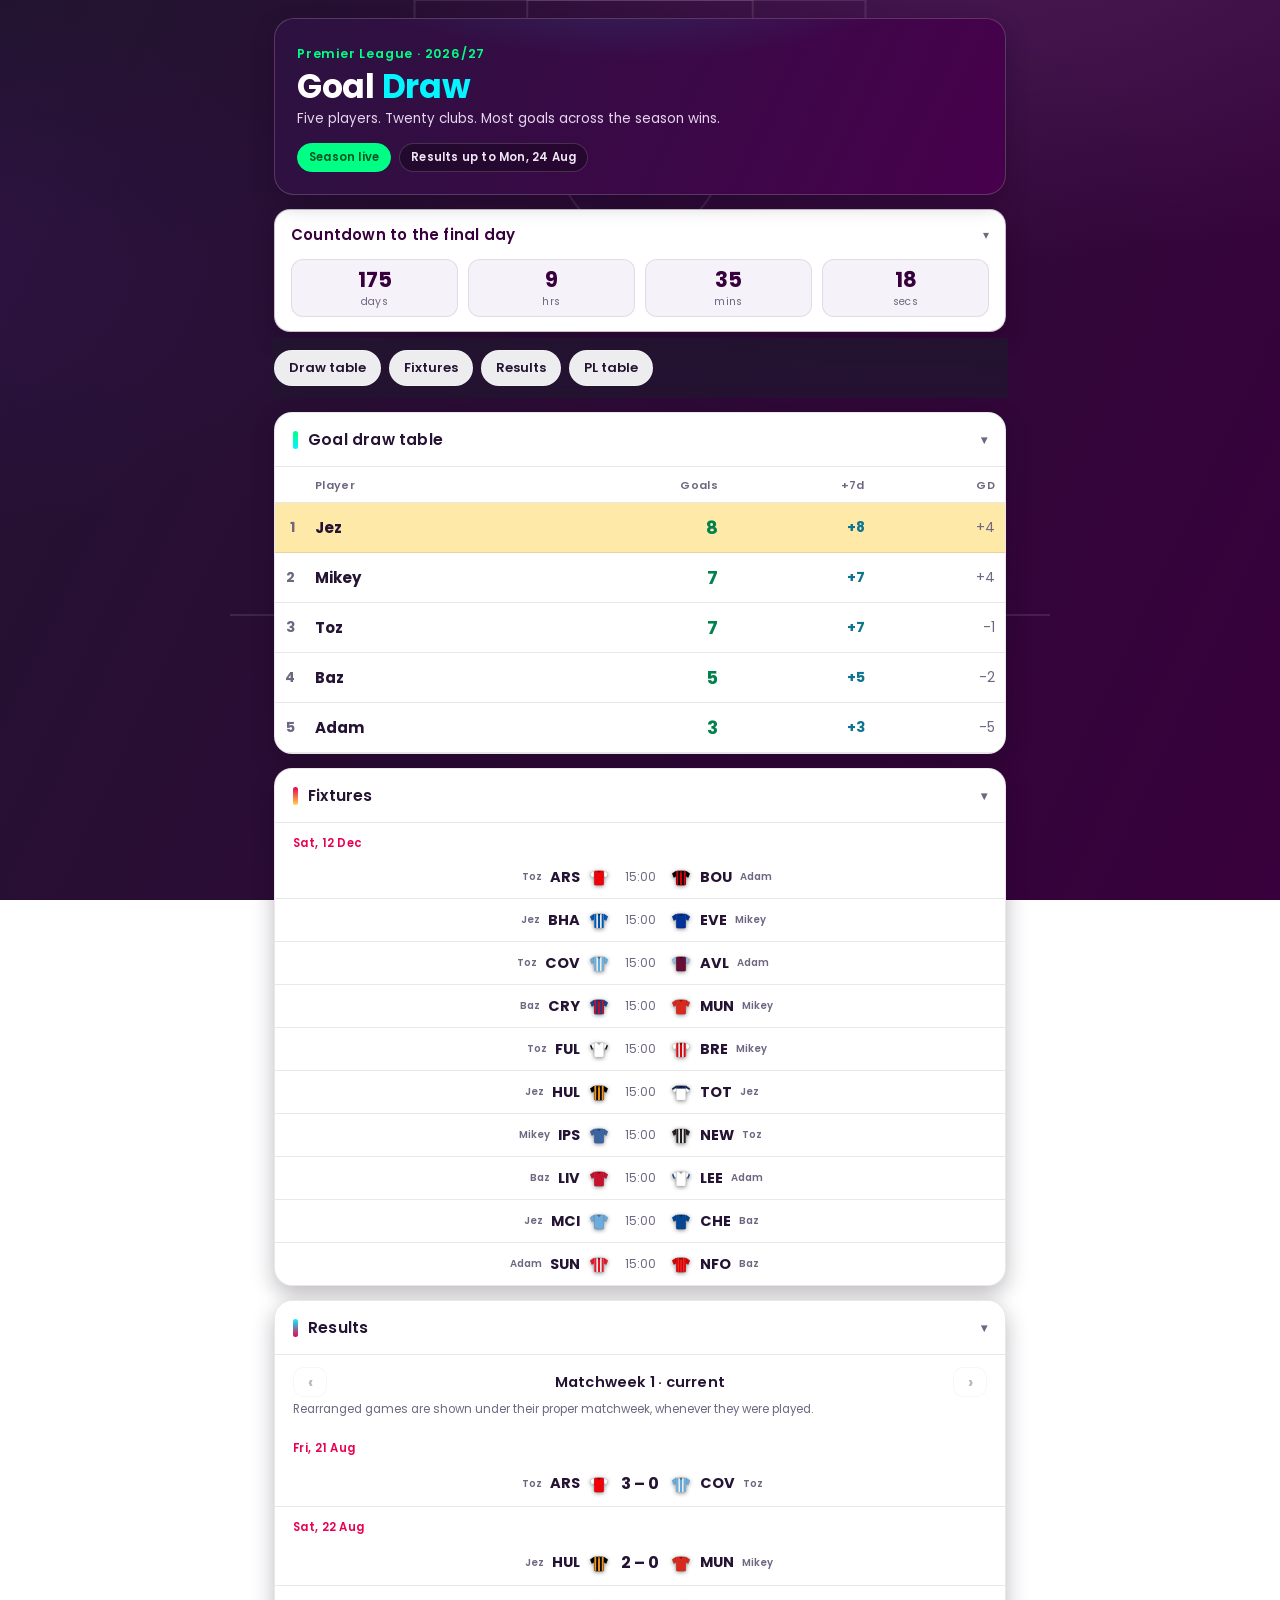
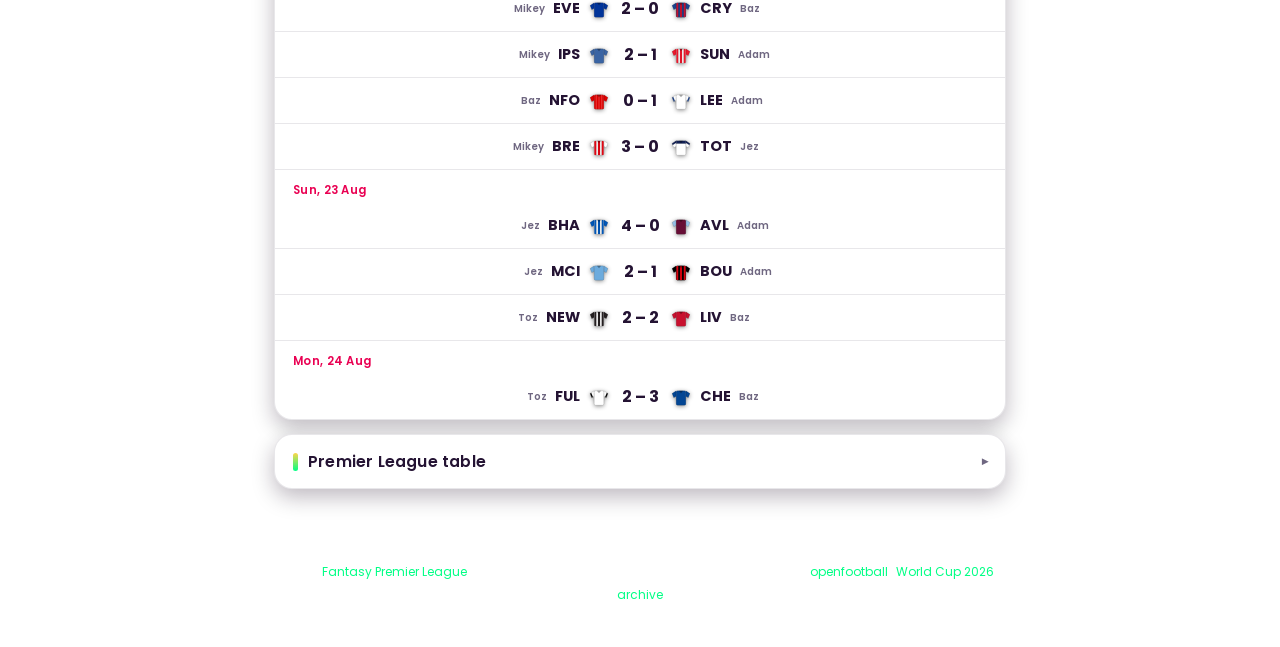
==== commit f22579a5: "Live goal totals, and get scores out in about a minute Totals now include goals from matches in prog" ====
--- a/goal-draw/index.html
+++ b/goal-draw/index.html
@@ -152,6 +152,11 @@
   .lvtag { font-size: 9.5px; font-weight: 700; letter-spacing: .6px; color: #fff;
     background: #e5484d; border-radius: 4px; padding: 1px 4px; vertical-align: middle; margin-left: 6px; }
   .lvnote { padding: 4px 18px 14px; font-size: 11.5px; color: var(--muted); line-height: 1.5; }
+  /* live totals: red while a match is on, solid ink once it's settled */
+  .t td.big.inplay, .tmini .g.inplay { color: #e5484d; }
+  .ipdot { width: 6px; height: 6px; border-radius: 50%; background: #e5484d; display: inline-block;
+    margin-left: 5px; vertical-align: 2px; animation: lvpulse 1.6s ease-in-out infinite; }
+  .ipt { color: #e5484d; font-weight: 600; }
   @media (prefers-reduced-motion: reduce) { .lvdot { animation: none; } }
 
   .mwbar { display: flex; align-items: center; gap: 10px; padding: 12px 18px 2px; }
@@ -237,7 +242,10 @@
 
 <script>
 "use strict";
-const LIVE_URL   = "./data/live-2026-27.json";   // refreshed every 15 min by GitHub Actions from the FPL API
+// Read the snapshot straight from the repo: a commit is visible immediately,
+// with no Pages rebuild in the way (and so no 10-builds-per-hour ceiling).
+const RAW_URL    = "https://raw.githubusercontent.com/NAdamsGHC/Personal-Projects/main/goal-draw/data/live-2026-27.json";
+const LIVE_URL   = "./data/live-2026-27.json";   // same copy via Pages, if raw is unreachable
 const SEASON_URL = "https://raw.githubusercontent.com/openfootball/football.json/master/2026-27/en.1.json"; // fallback
 const REPLAY_URL = "./data/replay-2025-26.json";
 const bust = () => "?v=" + Date.now();   // recomputed per request so polls aren't served from cache
@@ -327,9 +335,12 @@
     matches.push({ ...m, a1, a2, sc, mw: round });
     for (const [a, mine, opp] of [[a1, 0, 1], [a2, 1, 0]]) {
       if (!a) continue;
-      teams[a] = teams[a] || { abbr: a, P: 0, W: 0, D: 0, L: 0, GF: 0, GA: 0, Pts: 0, recent: 0 };
+      teams[a] = teams[a] || { abbr: a, P: 0, W: 0, D: 0, L: 0, GF: 0, GA: 0, Pts: 0, recent: 0, lGF: 0, lGA: 0 };
+      const t = teams[a];
+      // goals in a match still being played — kept apart from GF so the PL table,
+      // form and tie-breaks stay on settled results only
+      if (m.live) { t.lGF += +m.live[mine] || 0; t.lGA += +m.live[opp] || 0; }
       if (!sc) continue;
-      const t = teams[a];
       t.P++; t.GF += sc[mine]; t.GA += sc[opp];
       if (sc[mine] > sc[opp]) { t.W++; t.Pts += 3; }
       else if (sc[mine] === sc[opp]) { t.D++; t.Pts += 1; }
@@ -368,17 +379,22 @@
     });
     const goals = rows.reduce((s, r) => s + r.st.GF, 0);
     const ga = rows.reduce((s, r) => s + r.st.GA, 0);
+    const live = rows.reduce((s, r) => s + (r.st.lGF || 0), 0);
+    const liveGa = rows.reduce((s, r) => s + (r.st.lGA || 0), 0);
     const recent = rows.reduce((s, r) => s + r.st.recent, 0);
     const best = Math.max(...rows.map(r => r.st.GF), 0);
     const hasChamp = leader ? rows.some(r => r.eff === leader) : false;
     const positions = rows.map(r => r.st.pos).filter(p => p);
     const avgPos = positions.length ? positions.reduce((a, b) => a + b, 0) / positions.length : 99;
-    return { name, rows, goals, gd: goals - ga, recent, best, hasChamp, avgPos };
+    // `total` is what the table shows and sorts on — it moves during a match.
+    // `goals` stays settled, so anything that must not wobble can still use it.
+    return { name, rows, goals, live, total: goals + live,
+             gd: (goals + live) - (ga + liveGa), recent, best, hasChamp, avgPos };
   });
-  players.sort((x, y) => y.goals - x.goals || y.gd - x.gd || y.best - x.best ||
+  players.sort((x, y) => y.total - x.total || y.gd - x.gd || y.best - x.best ||
     (y.hasChamp - x.hasChamp) || x.avgPos - y.avgPos || x.name.localeCompare(y.name));
   // shared positions on full ladder tie
-  const keyOf = p => [p.goals, p.gd, p.best, p.hasChamp, p.avgPos.toFixed(2)].join("|");
+  const keyOf = p => [p.total, p.gd, p.best, p.hasChamp, p.avgPos.toFixed(2)].join("|");
   players.forEach((p, i) => {
     p.pos = (i > 0 && keyOf(p) === keyOf(players[i - 1])) ? players[i - 1].pos : i + 1;
   });
@@ -446,7 +462,8 @@
   }
   const seasonOver = mode !== "replay" && S.matches.length > 0 && S.matches.every(m => m.sc);
   const rows = S.players.map((p, i) => {
-    const lead = p.pos === 1 && p.goals > 0;
+    const lead = p.pos === 1 && p.total > 0;
+    const inplay = p.live > 0;
     const teamCells = p.rows.map(r => {
       const t = CFG.teams[r.eff] || { name: r.eff };
       const real = CFG.teams[r.pick] || { name: r.pick };
@@ -454,12 +471,15 @@
       const pos = r.st.pos ? `${r.st.pos}${["st","nd","rd"][((r.st.pos+90)%100-10)%10-1] || "th"}` : "—";
       return `<div class="tmini${r.standin ? " standin" : ""}">${chip(r.eff)}
         <span class="tn">${esc(t.name)}${note}</span>
-        <span class="ts"><span class="g">${r.st.GF}</span><span class="s">${pos} · GD ${r.st.GF - r.st.GA >= 0 ? "+" : ""}${r.st.GF - r.st.GA}</span></span></div>`;
+        <span class="ts"><span class="g${r.st.lGF ? " inplay" : ""}">${r.st.GF + (r.st.lGF || 0)}</span><span class="s">${
+          r.st.lGF ? `<span class="ipt">+${r.st.lGF} in play</span> · ` : ""}${pos} · GD ${r.st.GF - r.st.GA >= 0 ? "+" : ""}${r.st.GF - r.st.GA}</span></span></div>`;
     }).join("");
     return `<tr class="prow${lead ? " lead" : ""}" data-i="${i}">
         <td class="pos">${p.pos}</td>
         <td class="l pname">${esc(p.name)}</td>
-        <td class="big">${p.goals}</td>
+        <td class="big${inplay ? " inplay" : ""}" ${inplay
+          ? `title="${p.live} goal${p.live === 1 ? "" : "s"} still in play — settles at full time"` : ""}>${p.total}${
+          inplay ? `<span class="ipdot" aria-label="in play"></span>` : ""}</td>
         <td class="plus">+${p.recent}</td>
         <td class="gd">${p.gd >= 0 ? "+" : ""}${p.gd}</td></tr>
       <tr class="pdetail" data-d="${i}" hidden><td colspan="5">
@@ -469,7 +489,7 @@
       </td></tr>`;
   }).join("");
   el.innerHTML = `<table class="t">
-    <thead><tr><th></th><th class="l">Player</th><th title="Total goals">Goals</th>
+    <thead><tr><th></th><th class="l">Player</th><th title="Total goals — red while a match is in play">Goals</th>
       <th title="Goals in the 7 days up to the latest results">+7d</th><th title="Goal difference across their teams">GD</th></tr></thead>
     <tbody>${rows}</tbody></table>`;
   el.querySelectorAll(".prow").forEach(tr => tr.addEventListener("click", () => {
@@ -505,8 +525,9 @@
     ? new Date(src.fetched).toLocaleTimeString("en-GB", { hour: "2-digit", minute: "2-digit" })
     : null;
   el.innerHTML = live.map(m => fxRow(m, assignment, false, true)).join("") +
-    `<div class="lvnote">These goals <b>don't count towards the draw yet</b> — they're added to the
-     totals when the match finishes.${checked ? ` Scores checked ${esc(checked)}.` : ""}</div>`;
+    `<div class="lvnote">These goals are <b>already in the totals</b> above, shown in
+     <span class="ipt">red</span> — they go solid once the match finishes. Scores can still change
+     if one gets chalked off.${checked ? ` Checked ${esc(checked)}.` : ""}</div>`;
 }
 
 function renderFixtures(S, assignment, mode, seasonSrc) {
@@ -586,6 +607,13 @@
 let STATE = null;
 
 // Signature of everything we display, so a poll that changed nothing repaints nothing.
+// More settled results wins; on a tie, the more recently fetched snapshot does.
+const freshness = s => !s ? [-1, 0] : [playedCount(s), Date.parse(s.fetched || "") || 0];
+const freshest = (...srcs) => srcs.reduce((best, s) => {
+  const [bp, bt] = freshness(best), [sp, st] = freshness(s);
+  return (sp > bp || (sp === bp && st > bt)) ? s : best;
+}, null);
+
 const sigOf = src => !src ? "" : (src.matches || [])
   .map(m => m.score ? "F" + m.score.ft.join("-") : m.live ? "L" + m.live.join("-") : "")
   .join(",");
@@ -616,7 +644,7 @@
 async function pollNow() {
   clearTimeout(poller);
   if (document.visibilityState !== "hidden") {
-    const fresh = await fetchJSON(LIVE_URL);
+    const fresh = await fetchJSON(RAW_URL) || await fetchJSON(LIVE_URL);
     // never let a bad or half-written snapshot take results away
     if (fresh && playedCount(fresh) >= STATE.played && sigOf(fresh) !== STATE.sig) paint(fresh);
   }
@@ -630,7 +658,7 @@
 async function init() {
   try {
     // Kick all three off together — they don't depend on each other.
-    const pending = [fetchJSON(LIVE_URL), fetchJSON(SEASON_URL)];
+    const pending = [fetchJSON(RAW_URL), fetchJSON(LIVE_URL), fetchJSON(SEASON_URL)];
     CFG = await fetch("./teams.json" + bust(), opts).then(r => r.json());
     const nameIdx = buildNameIndex();
 
@@ -649,8 +677,8 @@
 
     // Our own snapshot is normally hours ahead of openfootball, but fall back
     // to whichever source has more results so a stalled refresh can't regress us.
-    const [snapshot, openfooty] = await Promise.all(pending);
-    const seasonSrc = playedCount(snapshot) >= playedCount(openfooty) ? snapshot : openfooty;
+    const [raw, pages, openfooty] = await Promise.all(pending);
+    const seasonSrc = freshest(raw, pages, openfooty);
     const live = playedCount(seasonSrc) > 0 && Date.now() >= new Date(CFG.kickoff).getTime();
     const mode = live ? "live" : "replay";
     const src = live ? seasonSrc : await fetchJSON(REPLAY_URL);
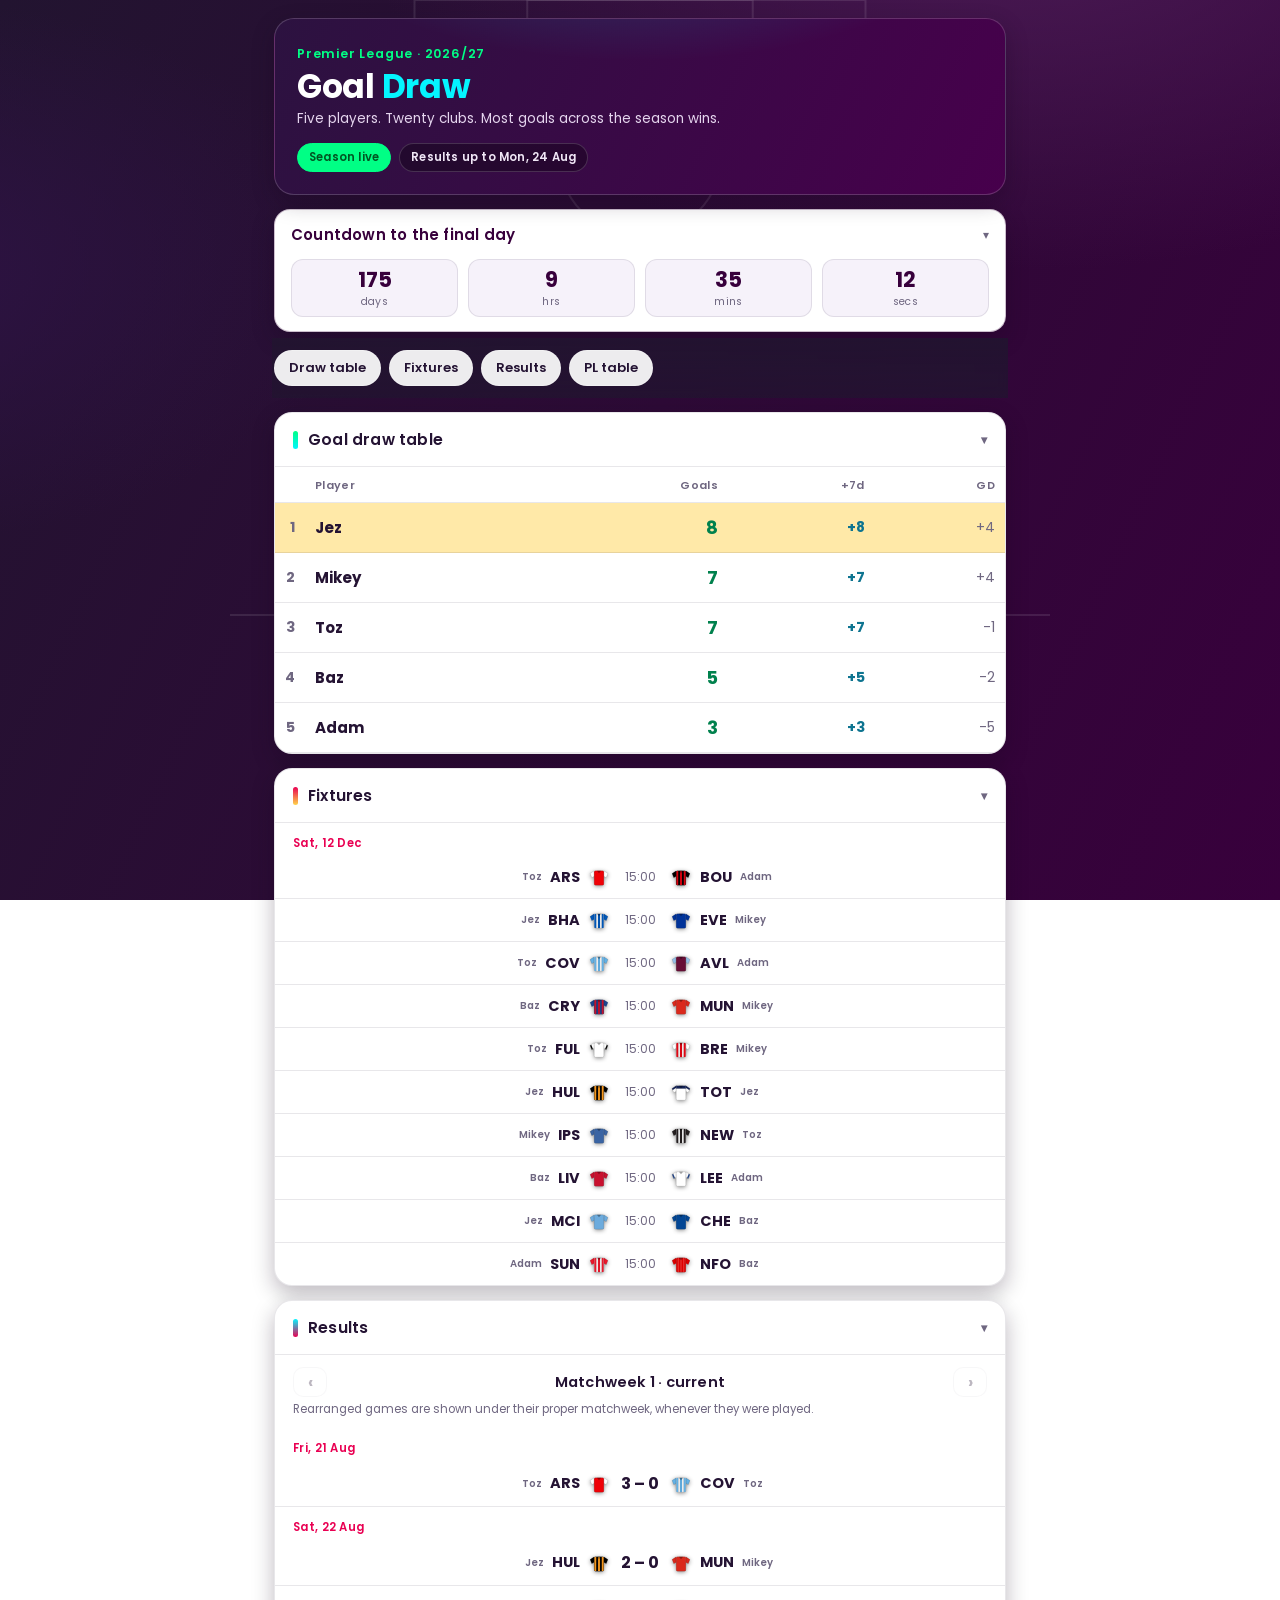
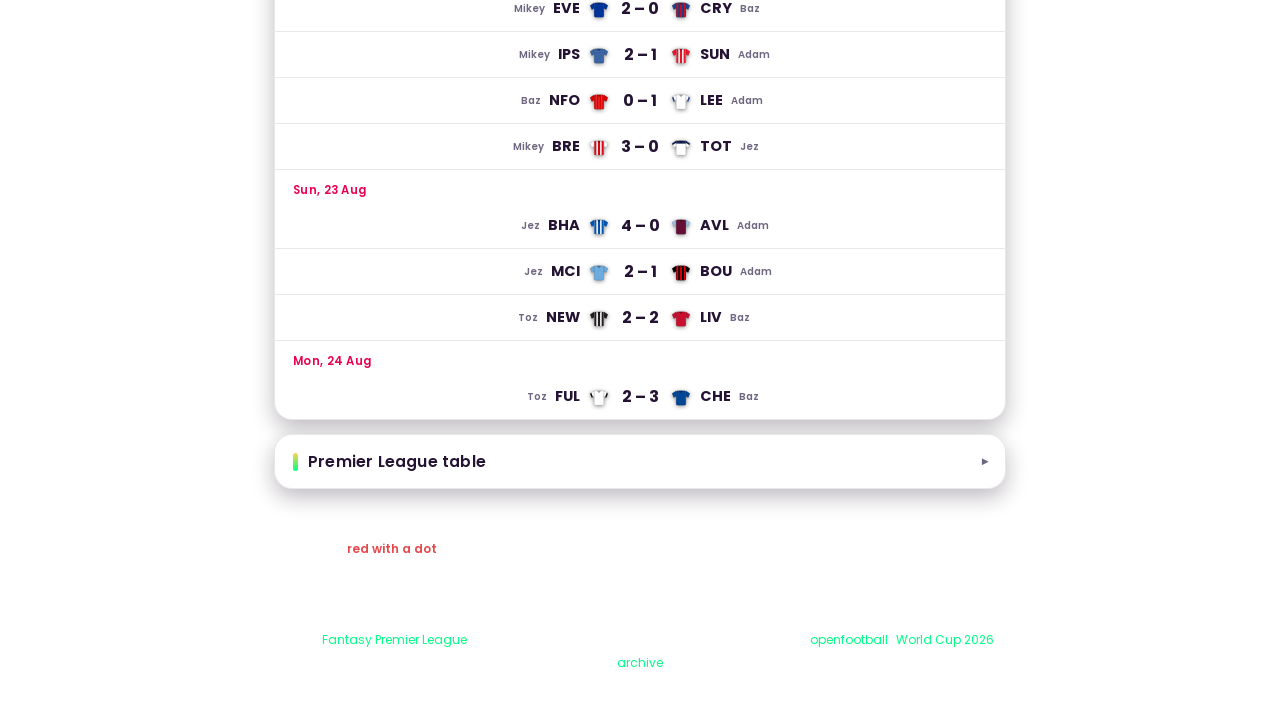
==== commit b1c86045: "Live league table, European places, and a permanent reconciliation check The in-play dot now shows w" ====
--- a/goal-draw/index.html
+++ b/goal-draw/index.html
@@ -157,6 +157,25 @@
   .ipdot { width: 6px; height: 6px; border-radius: 50%; background: #e5484d; display: inline-block;
     margin-left: 5px; vertical-align: 2px; animation: lvpulse 1.6s ease-in-out infinite; }
   .ipt { color: #e5484d; font-weight: 600; }
+  .auditbad { background: var(--redrow); border: 1px solid #e5484d; border-radius: 12px;
+    padding: 12px 16px; margin: 0 0 14px; font-size: 13px; color: #7a1420; line-height: 1.55; }
+  .auditbad ul { margin: 6px 0 0; padding-left: 18px; }
+  .plt td.inplay, .plt td.pts.inplay { color: #e5484d; }
+  .plt tr.euro td.pos { position: relative; }
+  .plt tr.euro td.pos::before { content: ""; position: absolute; left: 0; top: 0; bottom: 0; width: 4px; }
+  .plt tr.ucl  td.pos::before { background: var(--emerald); }
+  .plt tr.uel  td.pos::before { background: var(--teal); }
+  .plt tr.uecl td.pos::before { background: var(--gold); }
+  .plt tr.euro.prov td.pos::before { background-image: repeating-linear-gradient(
+      45deg, rgba(255,255,255,.85) 0 3px, transparent 3px 6px); }
+  .eurokey { display: flex; flex-wrap: wrap; gap: 10px 16px; padding: 12px 18px 2px;
+    font-size: 11.5px; color: var(--muted); }
+  .eurokey span { display: flex; align-items: center; gap: 6px; }
+  .eurokey .sw { width: 11px; height: 11px; border-radius: 3px; display: inline-block; }
+  .eurokey .sw.ucl { background: var(--emerald); } .eurokey .sw.uel { background: var(--teal); }
+  .eurokey .sw.uecl { background: var(--gold); } .eurokey .sw.rel { background: #e5484d; }
+  .eurokey .sw.prov { background: var(--muted); background-image: repeating-linear-gradient(
+      45deg, rgba(255,255,255,.85) 0 3px, transparent 3px 6px); }
   @media (prefers-reduced-motion: reduce) { .lvdot { animation: none; } }
 
   .mwbar { display: flex; align-items: center; gap: 10px; padding: 12px 18px 2px; }
@@ -208,6 +227,8 @@
     <a class="tab" href="#pltable-card">PL table</a>
   </nav>
 
+  <div id="audit"></div>
+
   <section class="card" id="live-card" hidden>
     <h2 id="live-h"><span class="lvdot"></span>Live now<span class="h2chev">▾</span></h2>
     <div class="cardbody" id="live"></div>
@@ -235,6 +256,9 @@
 
   <footer>
     <div>Goals counted from the scoreline — own goals count for the team they're credited to. All 380 matches.</div>
+    <div>Numbers in <span class="ipt">red with a dot</span> mean one of that player's teams is playing right now,
+      so the score is provisional and can still change. Totals go solid at full time and are only ever final once
+      the match is over — every total is reconciled against the league table on each refresh.</div>
     <div>Tie-breaks: goals → goal difference → highest-scoring team → owns the champions → best avg league position.</div>
     <div>Data: <a href="https://fantasy.premierleague.com/" target="_blank" rel="noopener">Fantasy Premier League</a> (live scores, refreshed every few minutes), backed up by <a href="https://github.com/openfootball/football.json" target="_blank" rel="noopener">openfootball</a> · <a href="../worldcup-2026/">World Cup 2026 archive</a></div>
   </footer>
@@ -335,11 +359,18 @@
     matches.push({ ...m, a1, a2, sc, mw: round });
     for (const [a, mine, opp] of [[a1, 0, 1], [a2, 1, 0]]) {
       if (!a) continue;
-      teams[a] = teams[a] || { abbr: a, P: 0, W: 0, D: 0, L: 0, GF: 0, GA: 0, Pts: 0, recent: 0, lGF: 0, lGA: 0 };
+      teams[a] = teams[a] || { abbr: a, P: 0, W: 0, D: 0, L: 0, GF: 0, GA: 0, Pts: 0, recent: 0,
+                               lGF: 0, lGA: 0, lP: 0, lW: 0, lD: 0, lL: 0, lPts: 0, playing: false };
       const t = teams[a];
-      // goals in a match still being played — kept apart from GF so the PL table,
-      // form and tie-breaks stay on settled results only
-      if (m.live) { t.lGF += +m.live[mine] || 0; t.lGA += +m.live[opp] || 0; }
+      // A match in progress is kept in its own l* tally: settled figures stay
+      // untouched and auditable, while the t* figures below add the live one on top.
+      if (m.live) {
+        const m0 = +m.live[mine] || 0, m1 = +m.live[opp] || 0;
+        t.lGF += m0; t.lGA += m1; t.lP = 1; t.playing = true;
+        if (m0 > m1) { t.lW = 1; t.lPts = 3; }
+        else if (m0 === m1) { t.lD = 1; t.lPts = 1; }
+        else { t.lL = 1; t.lPts = 0; }
+      }
       if (!sc) continue;
       t.P++; t.GF += sc[mine]; t.GA += sc[opp];
       if (sc[mine] > sc[opp]) { t.W++; t.Pts += 3; }
@@ -362,33 +393,42 @@
       }
     }
   }
+  // t* = settled + anything in progress. Everything on screen reads these;
+  // the plain fields stay as the settled record the reconciliation checks against.
+  for (const t of Object.values(teams)) {
+    t.tGF = t.GF + t.lGF; t.tGA = t.GA + t.lGA; t.tP = t.P + t.lP;
+    t.tW = t.W + t.lW; t.tD = t.D + t.lD; t.tL = t.L + t.lL; t.tPts = t.Pts + t.lPts;
+  }
+
   // PL table
   const table = Object.values(teams).sort((x, y) =>
-    y.Pts - x.Pts || (y.GF - y.GA) - (x.GF - x.GA) || y.GF - x.GF ||
+    y.tPts - x.tPts || (y.tGF - y.tGA) - (x.tGF - x.tGA) || y.tGF - x.tGF ||
     CFG.teams[x.abbr].name.localeCompare(CFG.teams[y.abbr].name));
   table.forEach((t, i) => t.pos = i + 1);
-  const leader = table.length && table[0].P > 0 ? table[0].abbr : null;
+  const leader = table.length && table[0].tP > 0 ? table[0].abbr : null;
 
   // players
   const players = Object.entries(CFG.players).map(([name, picks]) => {
     const held = picks.map(p => assignment._map[p] || p); // effective abbrs
     const rows = picks.map((pick, i) => {
       const eff = held[i];
-      const st = teams[eff] || { P: 0, GF: 0, GA: 0, recent: 0, pos: null };
+      const st = teams[eff] || { P: 0, GF: 0, GA: 0, recent: 0, pos: null,
+                                 lGF: 0, lGA: 0, tGF: 0, tGA: 0, tP: 0, playing: false };
       return { pick, eff, standin: eff !== pick, st };
     });
-    const goals = rows.reduce((s, r) => s + r.st.GF, 0);
+    const goals = rows.reduce((s, r) => s + r.st.GF, 0);          // settled only
     const ga = rows.reduce((s, r) => s + r.st.GA, 0);
-    const live = rows.reduce((s, r) => s + (r.st.lGF || 0), 0);
+    const live = rows.reduce((s, r) => s + (r.st.lGF || 0), 0);    // in progress
     const liveGa = rows.reduce((s, r) => s + (r.st.lGA || 0), 0);
+    const playing = rows.some(r => r.st.playing);                  // any team on right now
     const recent = rows.reduce((s, r) => s + r.st.recent, 0);
-    const best = Math.max(...rows.map(r => r.st.GF), 0);
+    const best = Math.max(...rows.map(r => r.st.tGF || 0), 0);
     const hasChamp = leader ? rows.some(r => r.eff === leader) : false;
     const positions = rows.map(r => r.st.pos).filter(p => p);
     const avgPos = positions.length ? positions.reduce((a, b) => a + b, 0) / positions.length : 99;
     // `total` is what the table shows and sorts on — it moves during a match.
     // `goals` stays settled, so anything that must not wobble can still use it.
-    return { name, rows, goals, live, total: goals + live,
+    return { name, rows, goals, live, playing, total: goals + live,
              gd: (goals + live) - (ga + liveGa), recent, best, hasChamp, avgPos };
   });
   players.sort((x, y) => y.total - x.total || y.gd - x.gd || y.best - x.best ||
@@ -463,7 +503,7 @@
   const seasonOver = mode !== "replay" && S.matches.length > 0 && S.matches.every(m => m.sc);
   const rows = S.players.map((p, i) => {
     const lead = p.pos === 1 && p.total > 0;
-    const inplay = p.live > 0;
+    const inplay = p.playing;   // on as soon as one of their teams kicks off, 0-0 included
     const teamCells = p.rows.map(r => {
       const t = CFG.teams[r.eff] || { name: r.eff };
       const real = CFG.teams[r.pick] || { name: r.pick };
@@ -471,14 +511,15 @@
       const pos = r.st.pos ? `${r.st.pos}${["st","nd","rd"][((r.st.pos+90)%100-10)%10-1] || "th"}` : "—";
       return `<div class="tmini${r.standin ? " standin" : ""}">${chip(r.eff)}
         <span class="tn">${esc(t.name)}${note}</span>
-        <span class="ts"><span class="g${r.st.lGF ? " inplay" : ""}">${r.st.GF + (r.st.lGF || 0)}</span><span class="s">${
-          r.st.lGF ? `<span class="ipt">+${r.st.lGF} in play</span> · ` : ""}${pos} · GD ${r.st.GF - r.st.GA >= 0 ? "+" : ""}${r.st.GF - r.st.GA}</span></span></div>`;
+        <span class="ts"><span class="g${r.st.playing ? " inplay" : ""}">${r.st.tGF || 0}${
+          r.st.playing ? `<span class="ipdot"></span>` : ""}</span><span class="s">${pos} · GD ${
+          (r.st.tGF - r.st.tGA) >= 0 ? "+" : ""}${r.st.tGF - r.st.tGA}</span></span></div>`;
     }).join("");
     return `<tr class="prow${lead ? " lead" : ""}" data-i="${i}">
         <td class="pos">${p.pos}</td>
         <td class="l pname">${esc(p.name)}</td>
         <td class="big${inplay ? " inplay" : ""}" ${inplay
-          ? `title="${p.live} goal${p.live === 1 ? "" : "s"} still in play — settles at full time"` : ""}>${p.total}${
+          ? `title="A team of theirs is playing — settles at full time"` : ""}>${p.total}${
           inplay ? `<span class="ipdot" aria-label="in play"></span>` : ""}</td>
         <td class="plus">+${p.recent}</td>
         <td class="gd">${p.gd >= 0 ? "+" : ""}${p.gd}</td></tr>
@@ -514,6 +555,15 @@
 
 /* Matches in progress. Shown for information only — the goal totals below
    deliberately ignore them until the match is over and the score is final. */
+function renderAudit(audit) {
+  const el = document.getElementById("audit");
+  if (!el) return;
+  if (audit.ok) { el.innerHTML = ""; return; }
+  el.innerHTML = `<div class="auditbad"><b>Totals don't reconcile with the results.</b>
+    Treat the numbers below as unreliable until this clears.
+    <ul>${audit.issues.map(i => `<li>${esc(i)}</li>`).join("")}</ul></div>`;
+}
+
 function renderLive(S, assignment, mode, src) {
   const card = document.getElementById("live-card");
   const el = document.getElementById("live");
@@ -521,13 +571,7 @@
   STATE.anyLive = live.length > 0;
   if (!live.length) { card.hidden = true; el.innerHTML = ""; return; }
   card.hidden = false;
-  const checked = src && src.fetched
-    ? new Date(src.fetched).toLocaleTimeString("en-GB", { hour: "2-digit", minute: "2-digit" })
-    : null;
-  el.innerHTML = live.map(m => fxRow(m, assignment, false, true)).join("") +
-    `<div class="lvnote">These goals are <b>already in the totals</b> above, shown in
-     <span class="ipt">red</span> — they go solid once the match finishes. Scores can still change
-     if one gets chalked off.${checked ? ` Checked ${esc(checked)}.` : ""}</div>`;
+  el.innerHTML = live.map(m => fxRow(m, assignment, false, true)).join("");
 }
 
 function renderFixtures(S, assignment, mode, seasonSrc) {
@@ -580,27 +624,156 @@
   if (n) n.addEventListener("click", () => go(1));
 }
 
+/* Which European competition each league position earns.
+   Rules per premierleague.com/en/european-qualification-explained:
+     - Champions League: the top four, or top five when England earns the extra
+       place on UEFA's association coefficient.
+     - Europa League: the next place down, plus the FA Cup winners.
+     - Conference League: the EFL Cup winners (play-off round).
+     - A cup winner who has already qualified passes their place to the next team
+       in the table that hasn't — except where they qualified by winning a European
+       trophy, in which case the Conference place is forfeited rather than passed on.
+     - An English club winning the Champions or Europa League enters next season's
+       Champions League as an extra entrant; a Conference League winner enters the
+       Europa League. Those never displace a league qualifier.
+   Cup winners aren't known until the spring, so until they're filled into
+   teams.json the affected places are marked provisional. */
+function europeanSlots(table, cfg) {
+  const E = (cfg.europe || {});
+  // England has held the extra place in recent seasons; treated as likely but
+  // flagged provisional until the coefficient is actually settled.
+  const clPlaces = E.extraChampionsLeaguePlace === false ? 4 : 5;
+  const clUnconfirmed = E.extraChampionsLeaguePlace == null;
+  const slots = {};
+  const order = table.map(t => t.abbr);
+  const set = (abbr, comp, why, provisional) => {
+    if (!abbr || slots[abbr]) return false;
+    slots[abbr] = { comp, why, provisional: !!provisional };
+    return true;
+  };
+  const nextFree = () => order.find(a => !slots[a]);
+
+  // trophy winners are placed first — they're additional to the league places
+  set(E.championsLeagueWinner, "UCL", "Champions League holders");
+  set(E.europaLeagueWinner, "UCL", "Europa League winners");
+
+  order.slice(0, clPlaces).forEach((a, i) =>
+    set(a, "UCL", "League position", clUnconfirmed && i === clPlaces - 1));
+
+  set(order[clPlaces], "UEL", "League position");
+  set(E.conferenceLeagueWinner, "UEL", "Conference League winners");
+
+  if (E.faCupWinner) {
+    if (!set(E.faCupWinner, "UEL", "FA Cup winners")) set(nextFree(), "UEL", "FA Cup winners already qualified");
+  } else {
+    set(nextFree(), "UEL", "FA Cup place, winners not yet known", true);
+  }
+
+  if (E.eflCupWinner) {
+    const already = slots[E.eflCupWinner];
+    if (!already) set(E.eflCupWinner, "UECL", "EFL Cup winners");
+    else if (already.why === "League position") set(nextFree(), "UECL", "EFL Cup winners already qualified");
+    // qualified by winning a European trophy: the Conference place is forfeited
+  } else {
+    set(nextFree(), "UECL", "EFL Cup place, winners not yet known", true);
+  }
+  return slots;
+}
+
+const COMPS = {
+  UCL:  { label: "Champions League", short: "UCL" },
+  UEL:  { label: "Europa League",    short: "UEL" },
+  UECL: { label: "Conference League",short: "UECL" }
+};
+
 function renderPLTable(S, assignment) {
   const el = document.getElementById("pltable");
-  if (!S.table.length || S.table[0].P === 0) { el.innerHTML = `<div class="empty">Table appears once games have been played.</div>`; return; }
+  if (!S.table.length || S.table[0].tP === 0) { el.innerHTML = `<div class="empty">Table appears once games have been played.</div>`; return; }
   const nTeams = S.table.length;
+  const slots = europeanSlots(S.table, CFG);
   el.innerHTML = `<table class="t plt">
-    <thead><tr><th></th><th></th><th>Club</th><th>Owner</th><th>P</th><th>W</th><th>D</th><th>L</th><th>GD</th><th>GF</th><th>Pts</th></tr></thead>
+    <thead><tr><th></th><th></th><th>Club</th><th>Owner</th><th title="Points">Pts</th><th title="Played">P</th>
+      <th title="Wins">W</th><th title="Draws">D</th><th title="Losses">L</th>
+      <th title="Goals for">GF</th><th title="Goals against">GA</th><th title="Goal difference">GD</th></tr></thead>
     <tbody>${S.table.map(t => {
       const o = ownerOf(t.abbr, assignment);
       const cls = t.pos === 1 ? "champ" : (t.pos > nTeams - 3 ? "releg" : "");
-      return `<tr class="${cls}"><td class="pos">${t.pos}</td>
+      const sl = slots[t.abbr];
+      const euro = sl ? ` euro ${sl.comp.toLowerCase()}${sl.provisional ? " prov" : ""}` : "";
+      return `<tr class="${cls}${euro}"${sl ? ` title="${esc(COMPS[sl.comp].label)} — ${esc(sl.why)}"` : ""}><td class="pos">${t.pos}</td>
         <td class="chipcell">${chip(t.abbr)}</td>
         <td class="club">${esc(CFG.teams[t.abbr].name)}</td>
         <td class="ownercell">${o ? `<span class="ownertag">${esc(o)}</span>` : ""}</td>
-        <td>${t.P}</td><td>${t.W}</td><td>${t.D}</td><td>${t.L}</td>
-        <td>${t.GF - t.GA >= 0 ? "+" : ""}${t.GF - t.GA}</td><td>${t.GF}</td><td class="pts">${t.Pts}</td></tr>`;
-    }).join("")}</tbody></table>`;
+        <td class="pts${t.playing ? " inplay" : ""}">${t.tPts}${t.playing ? `<span class="ipdot"></span>` : ""}</td>
+        <td>${t.tP}</td><td>${t.tW}</td><td>${t.tD}</td><td>${t.tL}</td>
+        <td class="${t.playing ? "inplay" : ""}">${t.tGF}</td><td>${t.tGA}</td>
+        <td>${t.tGF - t.tGA >= 0 ? "+" : ""}${t.tGF - t.tGA}</td></tr>`;
+    }).join("")}</tbody></table>
+    <div class="eurokey">
+      <span><i class="sw ucl"></i>Champions League</span>
+      <span><i class="sw uel"></i>Europa League</span>
+      <span><i class="sw uecl"></i>Conference League</span>
+      <span><i class="sw prov"></i>Depends on the cups</span>
+      <span><i class="sw rel"></i>Relegation</span>
+    </div>
+    <div class="mwnote">European places follow the Premier League's published rules. Cup winners take
+      a place of their own, and if they've already qualified it passes down the table — so the striped
+      rows can still change hands. Fill the winners into teams.json once they're known.</div>`;
 }
 
 function wireCollapse(hid) {
   const h = document.getElementById(hid);
   h.addEventListener("click", () => h.closest("section").classList.toggle("collapsed"));
+}
+
+/* ---------- reconciliation ----------
+   The totals on the draw table are an aggregate; the league table is the record
+   they have to agree with. This walks the raw feed again, independently of
+   computeStats, and checks three things every single repaint:
+     1. each player's total == goals scored by their teams in the raw matches
+     2. each player's total == sum of their teams' GF in the league table
+     3. the settled part of every total is reproducible without live data
+   If any of them disagree the number on screen isn't trustworthy, so we say so
+   loudly rather than quietly showing a wrong score. */
+function reconcile(S, src, assignment, nameIdx) {
+  const issues = [];
+  const eff = a => (assignment._map && assignment._map[a]) || a;
+
+  // who owns which effective abbr, rebuilt from the config rather than reused
+  const owner = {};
+  for (const [player, picks] of Object.entries(CFG.players)) {
+    for (const pick of picks) owner[eff(pick)] = player;
+  }
+
+  // 1. re-tally straight from the feed
+  const tally = {}, settledTally = {};
+  for (const p of Object.keys(CFG.players)) { tally[p] = 0; settledTally[p] = 0; }
+  for (const m of src.matches || []) {
+    const a1 = nameIdx[norm(m.team1)], a2 = nameIdx[norm(m.team2)];
+    const ft = scoreOf(m), lv = m.live;
+    for (const [a, i] of [[a1, 0], [a2, 1]]) {
+      const who = a && owner[a];
+      if (!who) continue;
+      if (ft) { tally[who] += ft[i]; settledTally[who] += ft[i]; }
+      else if (lv) { tally[who] += +lv[i] || 0; }
+    }
+  }
+
+  const byAbbr = Object.fromEntries(S.table.map(t => [t.abbr, t]));
+  for (const p of S.players) {
+    if (tally[p.name] !== p.total) {
+      issues.push(`${p.name}: table shows ${p.total}, feed says ${tally[p.name]}`);
+    }
+    if (settledTally[p.name] !== p.goals) {
+      issues.push(`${p.name}: settled total ${p.goals} doesn't match feed's ${settledTally[p.name]}`);
+    }
+    // 2. against the league table's own GF column
+    const fromTable = p.rows.reduce((sum, r) => sum + ((byAbbr[r.eff] || {}).tGF || 0), 0);
+    if (fromTable !== p.total) {
+      issues.push(`${p.name}: total ${p.total} doesn't reconcile to league-table GF ${fromTable}`);
+    }
+  }
+  return { ok: issues.length === 0, issues };
 }
 
 /* ---------- repaint + polling ---------- */
@@ -624,7 +797,11 @@
   if (S.unknown.length) console.warn("Unmatched team names from data feed:", S.unknown);
   STATE.sig = sigOf(src);
   STATE.played = playedCount(src);
+  const audit = reconcile(S, src, assignment, nameIdx);
+  STATE.audit = audit;
+  if (!audit.ok) console.error("Goal totals failed reconciliation:", audit.issues);
   renderPills(mode, S);
+  renderAudit(audit);
   renderLive(S, assignment, mode, src);
   renderDraw(S, assignment, mode);
   renderFixtures(S, assignment, mode, seasonSrc);
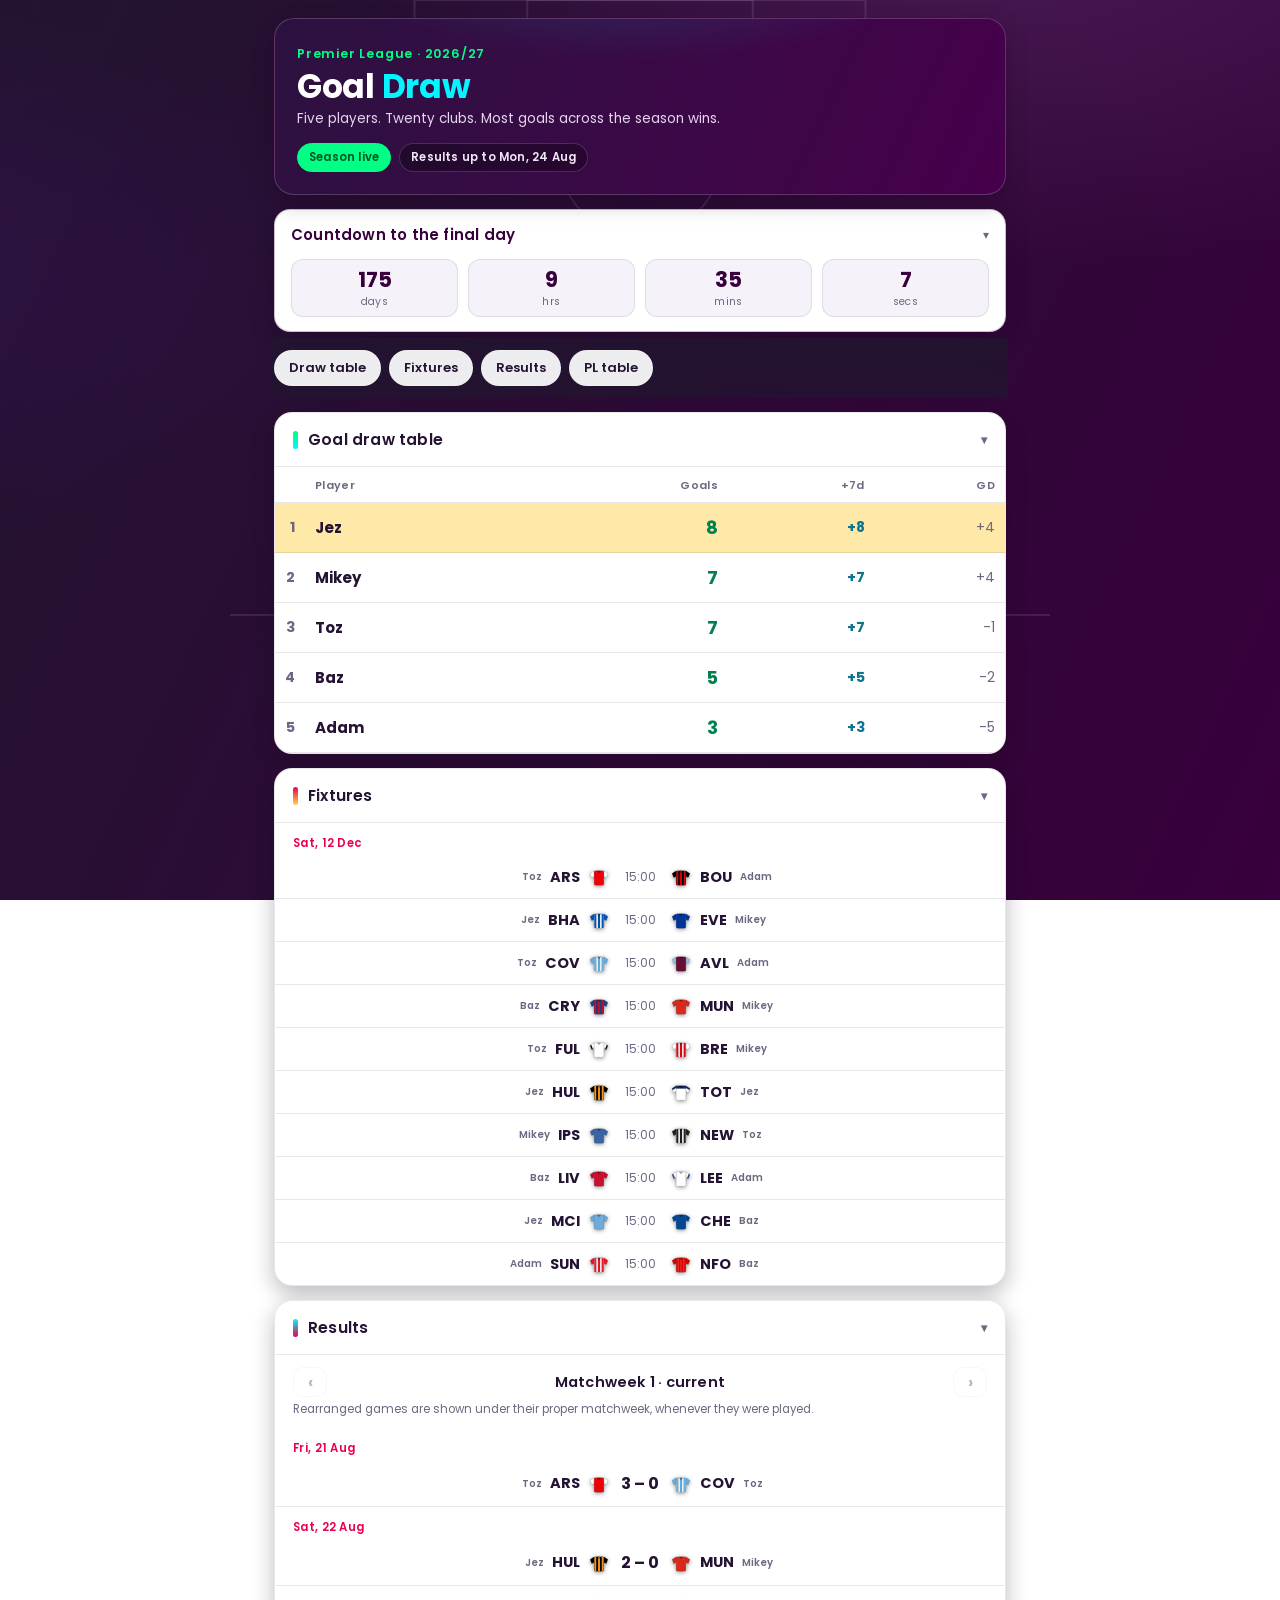
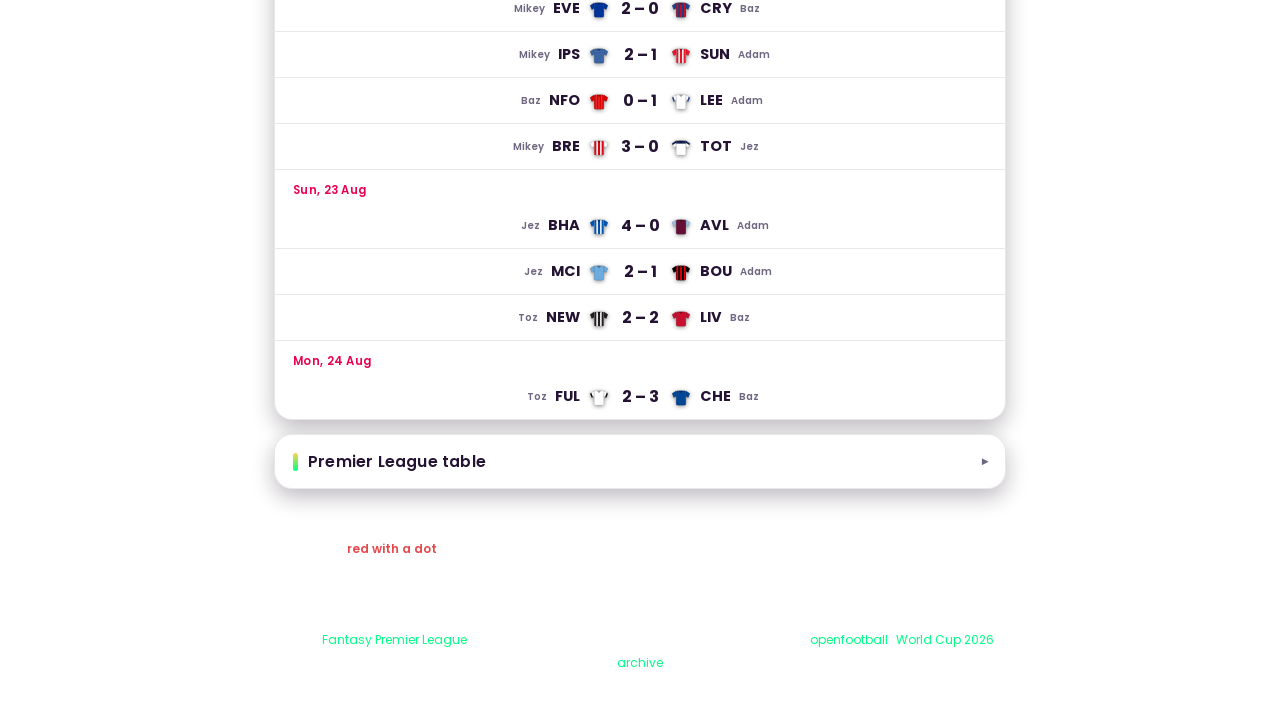
==== commit 2d670c37: "Short club codes in the league table, and colour the European rows in full The table carries twelve " ====
--- a/goal-draw/index.html
+++ b/goal-draw/index.html
@@ -14,6 +14,8 @@
     --line: rgba(36,19,51,.10); --ink: #241333; --muted: #6f6781;
     --green: #00ff85; --emerald: #00814d; --teal: #0e7490; --purple: #38003c;
     --magenta: #e90052; --cyan: #04f5ff; --gold: #ffd54a; --goldrow: #ffe9a8; --redrow: #fde3e8;
+    --uclrow: #d8f0e5; --uclrow2: #ecf8f2; --uelrow: #d9ecf3; --uelrow2: #ecf6f9;
+    --ueclrow: #e9e2f4; --ueclrow2: #f4f1fa;
     --shadow: 0 8px 22px rgba(20,0,30,.28);
   }
   * { box-sizing: border-box; }
@@ -161,20 +163,33 @@
     padding: 12px 16px; margin: 0 0 14px; font-size: 13px; color: #7a1420; line-height: 1.55; }
   .auditbad ul { margin: 6px 0 0; padding-left: 18px; }
   .plt td.inplay, .plt td.pts.inplay { color: #e5484d; }
+  .plt tr.ucl  td { background: var(--uclrow); }
+  .plt tr.uel  td { background: var(--uelrow); }
+  .plt tr.uecl td { background: var(--ueclrow); }
+  /* not nailed down yet — same hue, half strength */
+  .plt tr.ucl.prov  td { background: var(--uclrow2); }
+  .plt tr.uel.prov  td { background: var(--uelrow2); }
+  .plt tr.uecl.prov td { background: var(--ueclrow2); }
+  /* leader and relegation keep their own colours where they overlap */
+  .plt tbody tr.champ td { background: var(--goldrow); }
+  .plt tbody tr.releg td { background: var(--redrow); }
   .plt tr.euro td.pos { position: relative; }
   .plt tr.euro td.pos::before { content: ""; position: absolute; left: 0; top: 0; bottom: 0; width: 4px; }
   .plt tr.ucl  td.pos::before { background: var(--emerald); }
   .plt tr.uel  td.pos::before { background: var(--teal); }
-  .plt tr.uecl td.pos::before { background: var(--gold); }
+  .plt tr.uecl td.pos::before { background: #6d4aa8; }
   .plt tr.euro.prov td.pos::before { background-image: repeating-linear-gradient(
       45deg, rgba(255,255,255,.85) 0 3px, transparent 3px 6px); }
   .eurokey { display: flex; flex-wrap: wrap; gap: 10px 16px; padding: 12px 18px 2px;
     font-size: 11.5px; color: var(--muted); }
   .eurokey span { display: flex; align-items: center; gap: 6px; }
   .eurokey .sw { width: 11px; height: 11px; border-radius: 3px; display: inline-block; }
-  .eurokey .sw.ucl { background: var(--emerald); } .eurokey .sw.uel { background: var(--teal); }
-  .eurokey .sw.uecl { background: var(--gold); } .eurokey .sw.rel { background: #e5484d; }
-  .eurokey .sw.prov { background: var(--muted); background-image: repeating-linear-gradient(
+  .eurokey .sw.ucl { background: var(--uclrow); border: 1px solid var(--emerald); }
+  .eurokey .sw.uel { background: var(--uelrow); border: 1px solid var(--teal); }
+  .eurokey .sw.uecl { background: var(--ueclrow); border: 1px solid #6d4aa8; }
+  .eurokey .sw.rel { background: var(--redrow); border: 1px solid #e5484d; }
+  .eurokey .sw.champ { background: var(--goldrow); border: 1px solid #d9a400; }
+  .eurokey .sw.prov { background: #cfcbd8; background-image: repeating-linear-gradient(
       45deg, rgba(255,255,255,.85) 0 3px, transparent 3px 6px); }
   @media (prefers-reduced-motion: reduce) { .lvdot { animation: none; } }
 
@@ -188,10 +203,14 @@
 
   #pltable { overflow-x: auto; -webkit-overflow-scrolling: touch; }
   .plt { min-width: 520px; }
+  /* short codes don't need the room the full club names do */
+  .plt.short { min-width: 430px; }
   .plt th, .plt td { text-align: center; }
   .plt td.chipcell { width: 34px; padding-right: 2px; }
   .plt td.chipcell .shirt { display: block; margin: 0 auto; }
   .plt td.club { font-weight: 600; }
+  .plbar { justify-content: flex-end; padding: 12px 18px 0; }
+  .plbar .mwbtn { flex: 0 0 auto; padding: 5px 11px; font-size: 12px; }
   .plt td.ownercell { width: 62px; }
   .plt .pts { font-weight: 700; }
   .ownertag { font-size: 10px; font-weight: 600; letter-spacing: .2px;
@@ -680,6 +699,23 @@
   return slots;
 }
 
+/* Club names in the league table: 3-letter codes by default (the table carries
+   eleven columns and the codes are what the fixture rows already use), full
+   names on request. Remembered locally so it sticks between visits. */
+let PLABBR = null;
+function plAbbr() {
+  if (PLABBR === null) {
+    let v = null;
+    try { v = localStorage.getItem("gd-pl-abbr"); } catch (e) {}
+    PLABBR = v === null ? true : v === "1";
+  }
+  return PLABBR;
+}
+function setPlAbbr(on) {
+  PLABBR = on;
+  try { localStorage.setItem("gd-pl-abbr", on ? "1" : "0"); } catch (e) {}
+}
+
 const COMPS = {
   UCL:  { label: "Champions League", short: "UCL" },
   UEL:  { label: "Europa League",    short: "UEL" },
@@ -691,7 +727,11 @@
   if (!S.table.length || S.table[0].tP === 0) { el.innerHTML = `<div class="empty">Table appears once games have been played.</div>`; return; }
   const nTeams = S.table.length;
   const slots = europeanSlots(S.table, CFG);
-  el.innerHTML = `<table class="t plt">
+  const abbr = plAbbr();
+  el.innerHTML = `<div class="mwbar plbar">
+      <button class="mwbtn" id="plabbr">${abbr ? "Show full names" : "Show short codes"}</button>
+    </div>
+    <table class="t plt${abbr ? " short" : ""}">
     <thead><tr><th></th><th></th><th>Club</th><th>Owner</th><th title="Points">Pts</th><th title="Played">P</th>
       <th title="Wins">W</th><th title="Draws">D</th><th title="Losses">L</th>
       <th title="Goals for">GF</th><th title="Goals against">GA</th><th title="Goal difference">GD</th></tr></thead>
@@ -702,7 +742,7 @@
       const euro = sl ? ` euro ${sl.comp.toLowerCase()}${sl.provisional ? " prov" : ""}` : "";
       return `<tr class="${cls}${euro}"${sl ? ` title="${esc(COMPS[sl.comp].label)} — ${esc(sl.why)}"` : ""}><td class="pos">${t.pos}</td>
         <td class="chipcell">${chip(t.abbr)}</td>
-        <td class="club">${esc(CFG.teams[t.abbr].name)}</td>
+        <td class="club" title="${esc(CFG.teams[t.abbr].name)}">${abbr ? t.abbr : esc(CFG.teams[t.abbr].name)}</td>
         <td class="ownercell">${o ? `<span class="ownertag">${esc(o)}</span>` : ""}</td>
         <td class="pts${t.playing ? " inplay" : ""}">${t.tPts}${t.playing ? `<span class="ipdot"></span>` : ""}</td>
         <td>${t.tP}</td><td>${t.tW}</td><td>${t.tD}</td><td>${t.tL}</td>
@@ -713,12 +753,15 @@
       <span><i class="sw ucl"></i>Champions League</span>
       <span><i class="sw uel"></i>Europa League</span>
       <span><i class="sw uecl"></i>Conference League</span>
+      <span><i class="sw champ"></i>Leader</span>
       <span><i class="sw prov"></i>Depends on the cups</span>
       <span><i class="sw rel"></i>Relegation</span>
     </div>
     <div class="mwnote">European places follow the Premier League's published rules. Cup winners take
       a place of their own, and if they've already qualified it passes down the table — so the striped
       rows can still change hands. Fill the winners into teams.json once they're known.</div>`;
+  const btn = document.getElementById("plabbr");
+  if (btn) btn.addEventListener("click", () => { setPlAbbr(!plAbbr()); renderPLTable(S, assignment); });
 }
 
 function wireCollapse(hid) {
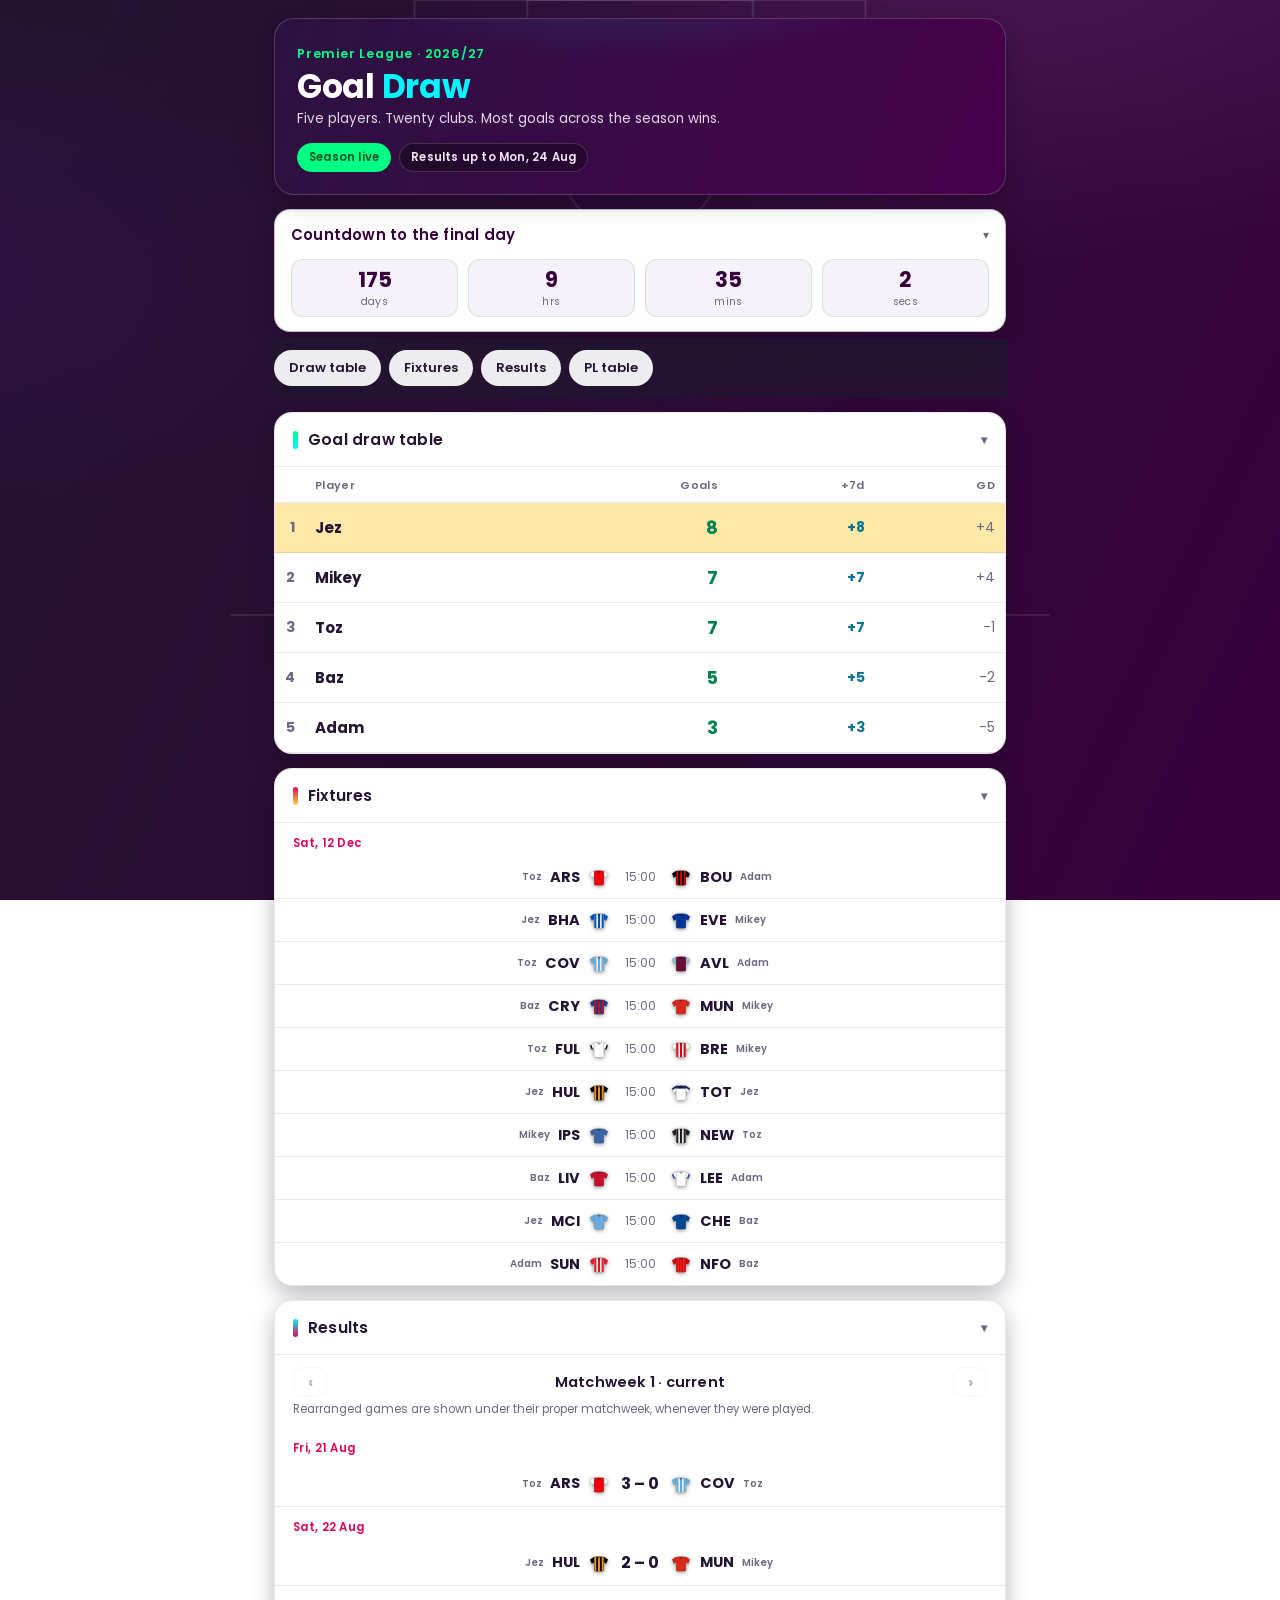
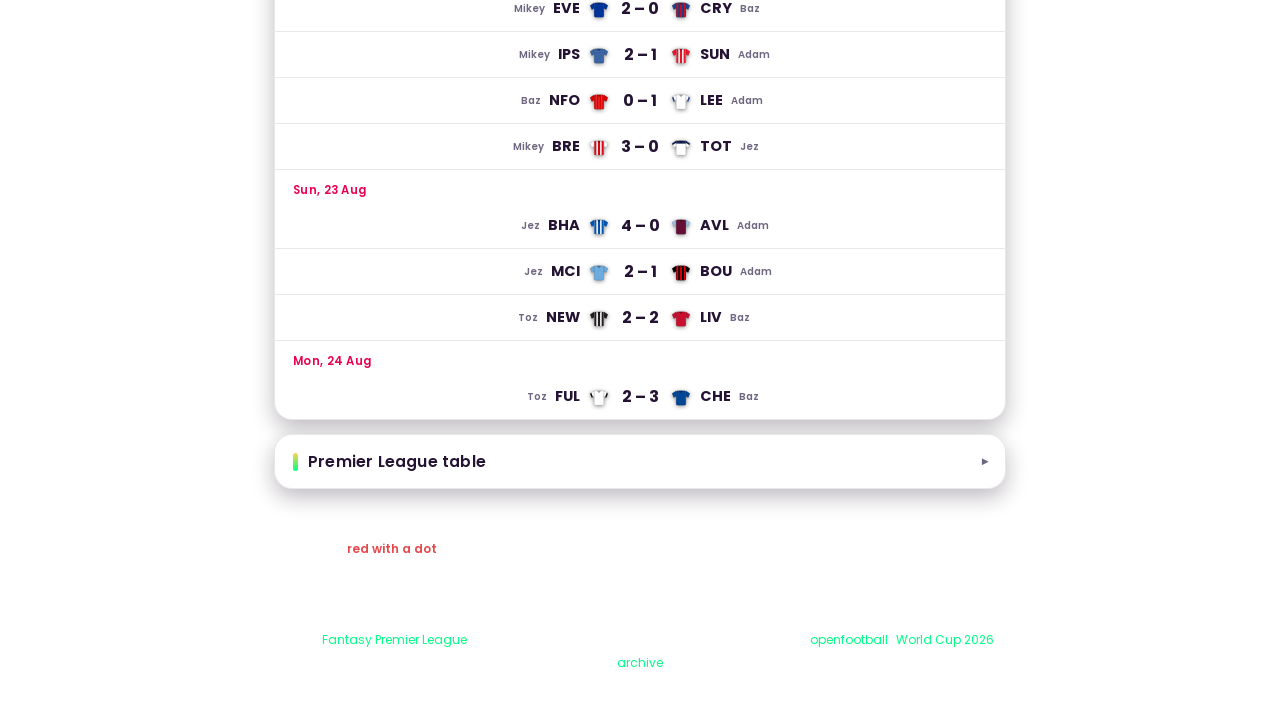
==== commit 73eb7d86: "Compact league table by default, full table on request The toggle button was rendering inside the ta" ====
--- a/goal-draw/index.html
+++ b/goal-draw/index.html
@@ -201,15 +201,16 @@
   .mwsel { flex: 1; text-align: center; font-weight: 600; font-size: 14.5px; letter-spacing: .2px; }
   .mwnote { padding: 2px 18px 10px; font-size: 11.5px; color: var(--muted); }
 
-  #pltable { overflow-x: auto; -webkit-overflow-scrolling: touch; }
+  .plscroll { overflow-x: auto; -webkit-overflow-scrolling: touch; }
   .plt { min-width: 520px; }
-  /* short codes don't need the room the full club names do */
-  .plt.short { min-width: 430px; }
+  /* compact: four short columns, no minimum, so it never needs scrolling */
+  .plt.short { min-width: 0; width: 100%; }
+  .plt.short td.ownercell { width: auto; }
   .plt th, .plt td { text-align: center; }
   .plt td.chipcell { width: 34px; padding-right: 2px; }
   .plt td.chipcell .shirt { display: block; margin: 0 auto; }
   .plt td.club { font-weight: 600; }
-  .plbar { justify-content: flex-end; padding: 12px 18px 0; }
+  .plbar { justify-content: flex-end; padding: 12px 18px 0; max-width: 100%; }
   .plbar .mwbtn { flex: 0 0 auto; padding: 5px 11px; font-size: 12px; }
   .plt td.ownercell { width: 62px; }
   .plt .pts { font-weight: 700; }
@@ -699,21 +700,22 @@
   return slots;
 }
 
-/* Club names in the league table: 3-letter codes by default (the table carries
-   eleven columns and the codes are what the fixture rows already use), full
-   names on request. Remembered locally so it sticks between visits. */
-let PLABBR = null;
-function plAbbr() {
-  if (PLABBR === null) {
+/* Two shapes of league table. Compact is the default: short codes and just
+   points, played and goal difference, sized to fit a phone without scrolling.
+   Full swaps in the club names and the rest of the columns, and is allowed to
+   scroll sideways. Remembered locally so it sticks between visits. */
+let PLFULL = null;
+function plFull() {
+  if (PLFULL === null) {
     let v = null;
-    try { v = localStorage.getItem("gd-pl-abbr"); } catch (e) {}
-    PLABBR = v === null ? true : v === "1";
-  }
-  return PLABBR;
-}
-function setPlAbbr(on) {
-  PLABBR = on;
-  try { localStorage.setItem("gd-pl-abbr", on ? "1" : "0"); } catch (e) {}
+    try { v = localStorage.getItem("gd-pl-full"); } catch (e) {}
+    PLFULL = v === "1";
+  }
+  return PLFULL;
+}
+function setPlFull(on) {
+  PLFULL = on;
+  try { localStorage.setItem("gd-pl-full", on ? "1" : "0"); } catch (e) {}
 }
 
 const COMPS = {
@@ -727,14 +729,17 @@
   if (!S.table.length || S.table[0].tP === 0) { el.innerHTML = `<div class="empty">Table appears once games have been played.</div>`; return; }
   const nTeams = S.table.length;
   const slots = europeanSlots(S.table, CFG);
-  const abbr = plAbbr();
+  const full = plFull();
+  const head = full
+    ? `<th title="Points">Pts</th><th title="Played">P</th><th title="Wins">W</th><th title="Draws">D</th>
+       <th title="Losses">L</th><th title="Goals for">GF</th><th title="Goals against">GA</th>
+       <th title="Goal difference">GD</th>`
+    : `<th title="Points">Pts</th><th title="Played">P</th><th title="Goal difference">GD</th>`;
   el.innerHTML = `<div class="mwbar plbar">
-      <button class="mwbtn" id="plabbr">${abbr ? "Show full names" : "Show short codes"}</button>
+      <button class="mwbtn" id="plfull">${full ? "Show compact table" : "Show full table"}</button>
     </div>
-    <table class="t plt${abbr ? " short" : ""}">
-    <thead><tr><th></th><th></th><th>Club</th><th>Owner</th><th title="Points">Pts</th><th title="Played">P</th>
-      <th title="Wins">W</th><th title="Draws">D</th><th title="Losses">L</th>
-      <th title="Goals for">GF</th><th title="Goals against">GA</th><th title="Goal difference">GD</th></tr></thead>
+    <div class="plscroll"><table class="t plt${full ? "" : " short"}">
+    <thead><tr><th></th><th></th><th>Club</th><th>Owner</th>${head}</tr></thead>
     <tbody>${S.table.map(t => {
       const o = ownerOf(t.abbr, assignment);
       const cls = t.pos === 1 ? "champ" : (t.pos > nTeams - 3 ? "releg" : "");
@@ -742,13 +747,13 @@
       const euro = sl ? ` euro ${sl.comp.toLowerCase()}${sl.provisional ? " prov" : ""}` : "";
       return `<tr class="${cls}${euro}"${sl ? ` title="${esc(COMPS[sl.comp].label)} — ${esc(sl.why)}"` : ""}><td class="pos">${t.pos}</td>
         <td class="chipcell">${chip(t.abbr)}</td>
-        <td class="club" title="${esc(CFG.teams[t.abbr].name)}">${abbr ? t.abbr : esc(CFG.teams[t.abbr].name)}</td>
+        <td class="club" title="${esc(CFG.teams[t.abbr].name)}">${full ? esc(CFG.teams[t.abbr].name) : t.abbr}</td>
         <td class="ownercell">${o ? `<span class="ownertag">${esc(o)}</span>` : ""}</td>
         <td class="pts${t.playing ? " inplay" : ""}">${t.tPts}${t.playing ? `<span class="ipdot"></span>` : ""}</td>
-        <td>${t.tP}</td><td>${t.tW}</td><td>${t.tD}</td><td>${t.tL}</td>
-        <td class="${t.playing ? "inplay" : ""}">${t.tGF}</td><td>${t.tGA}</td>
+        <td>${t.tP}</td>${full ? `<td>${t.tW}</td><td>${t.tD}</td><td>${t.tL}</td>
+        <td class="${t.playing ? "inplay" : ""}">${t.tGF}</td><td>${t.tGA}</td>` : ""}
         <td>${t.tGF - t.tGA >= 0 ? "+" : ""}${t.tGF - t.tGA}</td></tr>`;
-    }).join("")}</tbody></table>
+    }).join("")}</tbody></table></div>
     <div class="eurokey">
       <span><i class="sw ucl"></i>Champions League</span>
       <span><i class="sw uel"></i>Europa League</span>
@@ -760,8 +765,8 @@
     <div class="mwnote">European places follow the Premier League's published rules. Cup winners take
       a place of their own, and if they've already qualified it passes down the table — so the striped
       rows can still change hands. Fill the winners into teams.json once they're known.</div>`;
-  const btn = document.getElementById("plabbr");
-  if (btn) btn.addEventListener("click", () => { setPlAbbr(!plAbbr()); renderPLTable(S, assignment); });
+  const btn = document.getElementById("plfull");
+  if (btn) btn.addEventListener("click", () => { setPlFull(!plFull()); renderPLTable(S, assignment); });
 }
 
 function wireCollapse(hid) {
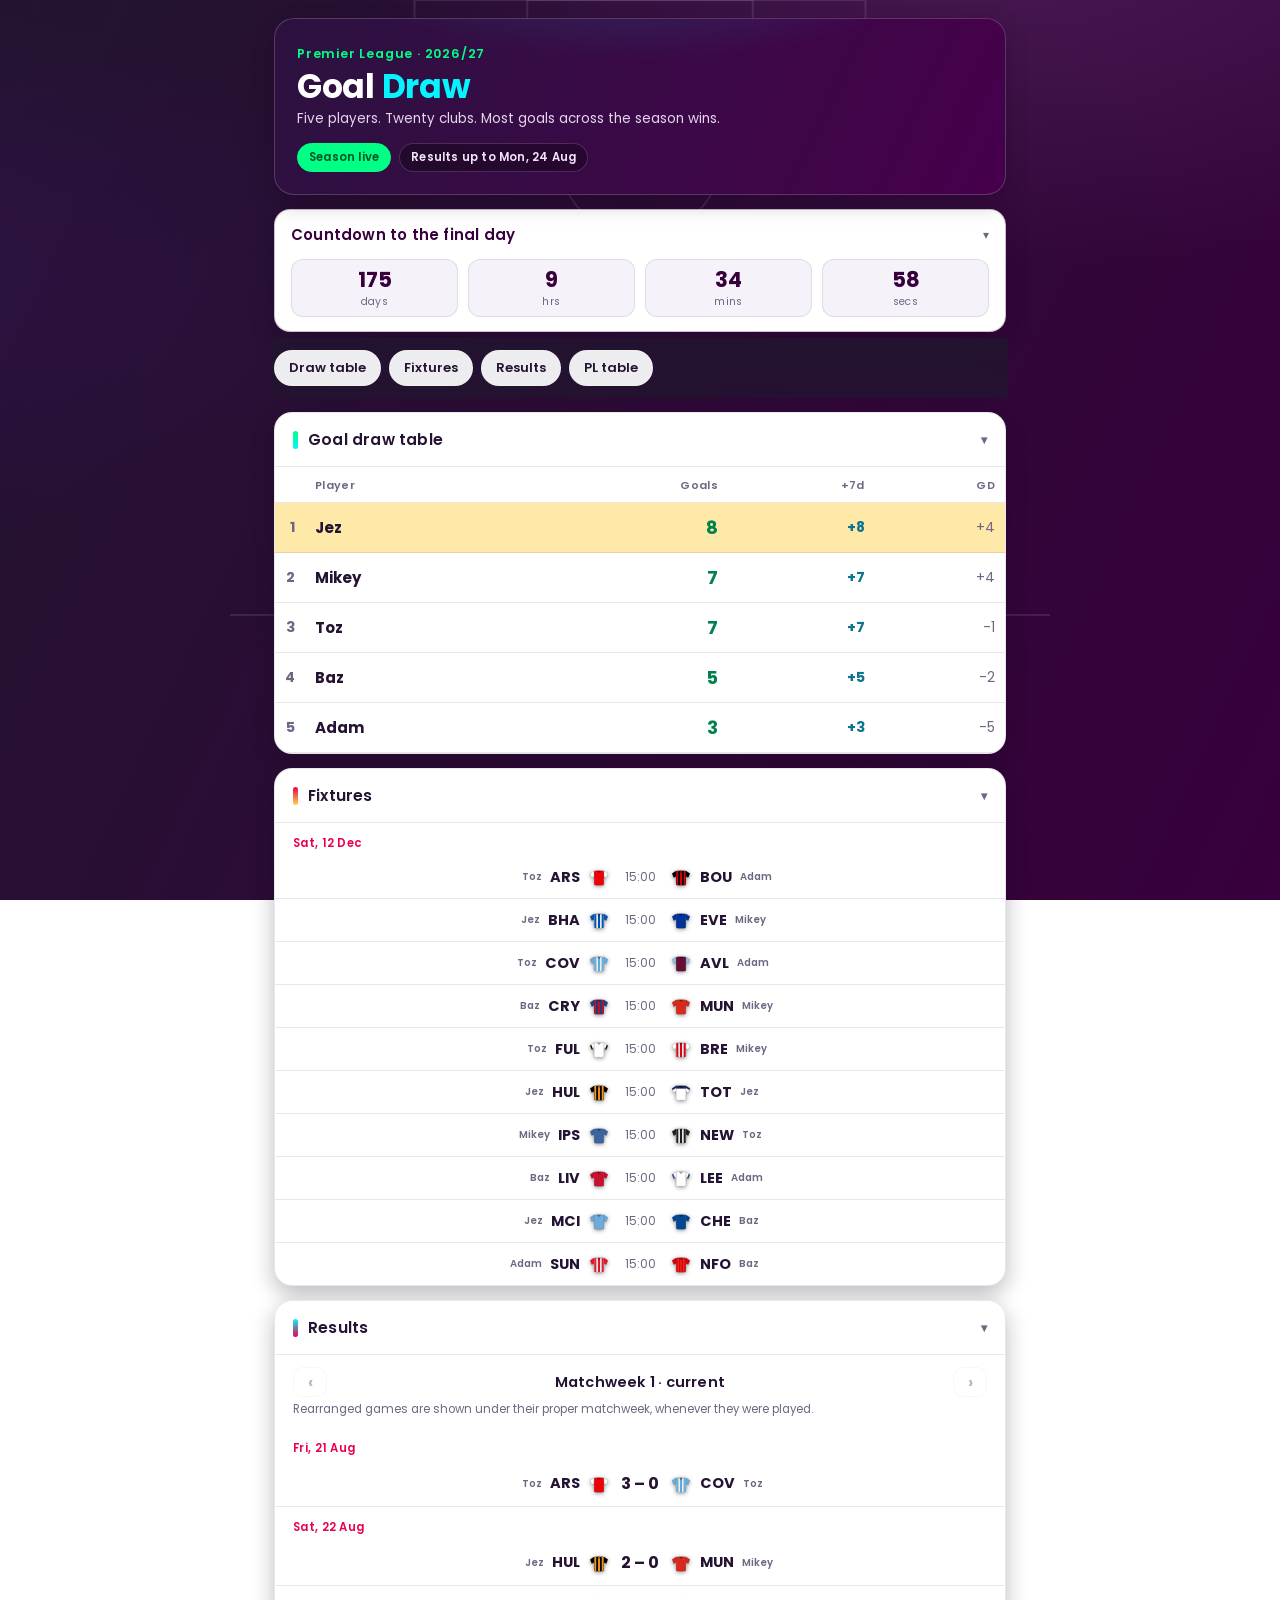
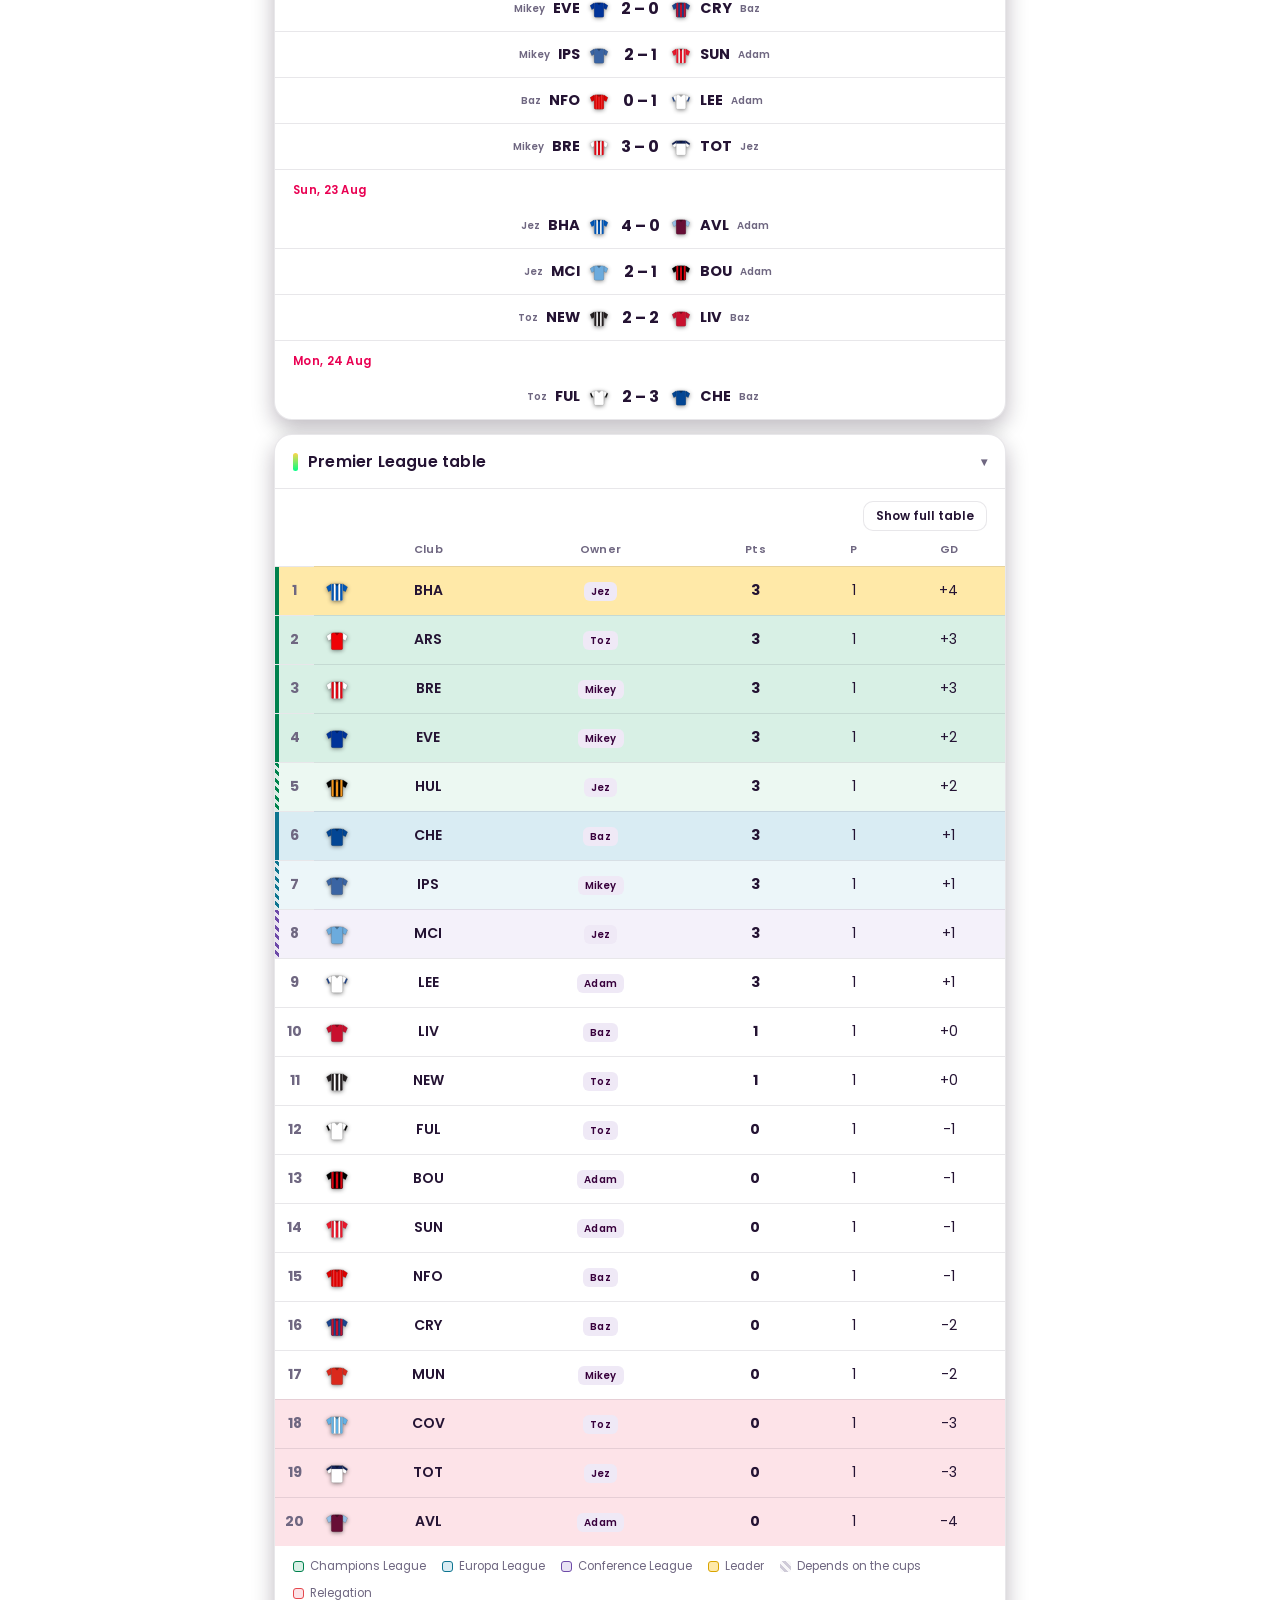
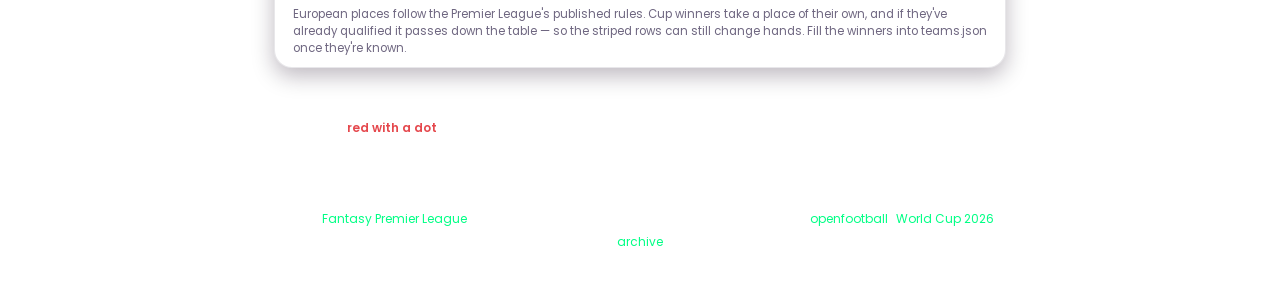
==== commit 79c2687a: "Size the league table button to its label, and open the table by default .mwbtn is a fixed 34x30 squ" ====
--- a/goal-draw/index.html
+++ b/goal-draw/index.html
@@ -211,7 +211,8 @@
   .plt td.chipcell .shirt { display: block; margin: 0 auto; }
   .plt td.club { font-weight: 600; }
   .plbar { justify-content: flex-end; padding: 12px 18px 0; max-width: 100%; }
-  .plbar .mwbtn { flex: 0 0 auto; padding: 5px 11px; font-size: 12px; }
+  .plbar .mwbtn { flex: 0 0 auto; width: auto; height: auto; padding: 6px 12px;
+    font-size: 12px; font-weight: 600; white-space: nowrap; line-height: 1.3; }
   .plt td.ownercell { width: 62px; }
   .plt .pts { font-weight: 700; }
   .ownertag { font-size: 10px; font-weight: 600; letter-spacing: .2px;
@@ -269,7 +270,7 @@
     <div class="cardbody" id="results"><div class="empty">Loading…</div></div>
   </section>
 
-  <section class="card collapsed" id="pltable-card">
+  <section class="card" id="pltable-card">
     <h2 id="pltable-h">Premier League table<span class="h2chev">▾</span></h2>
     <div class="cardbody" id="pltable"><div class="empty">Loading…</div></div>
   </section>
